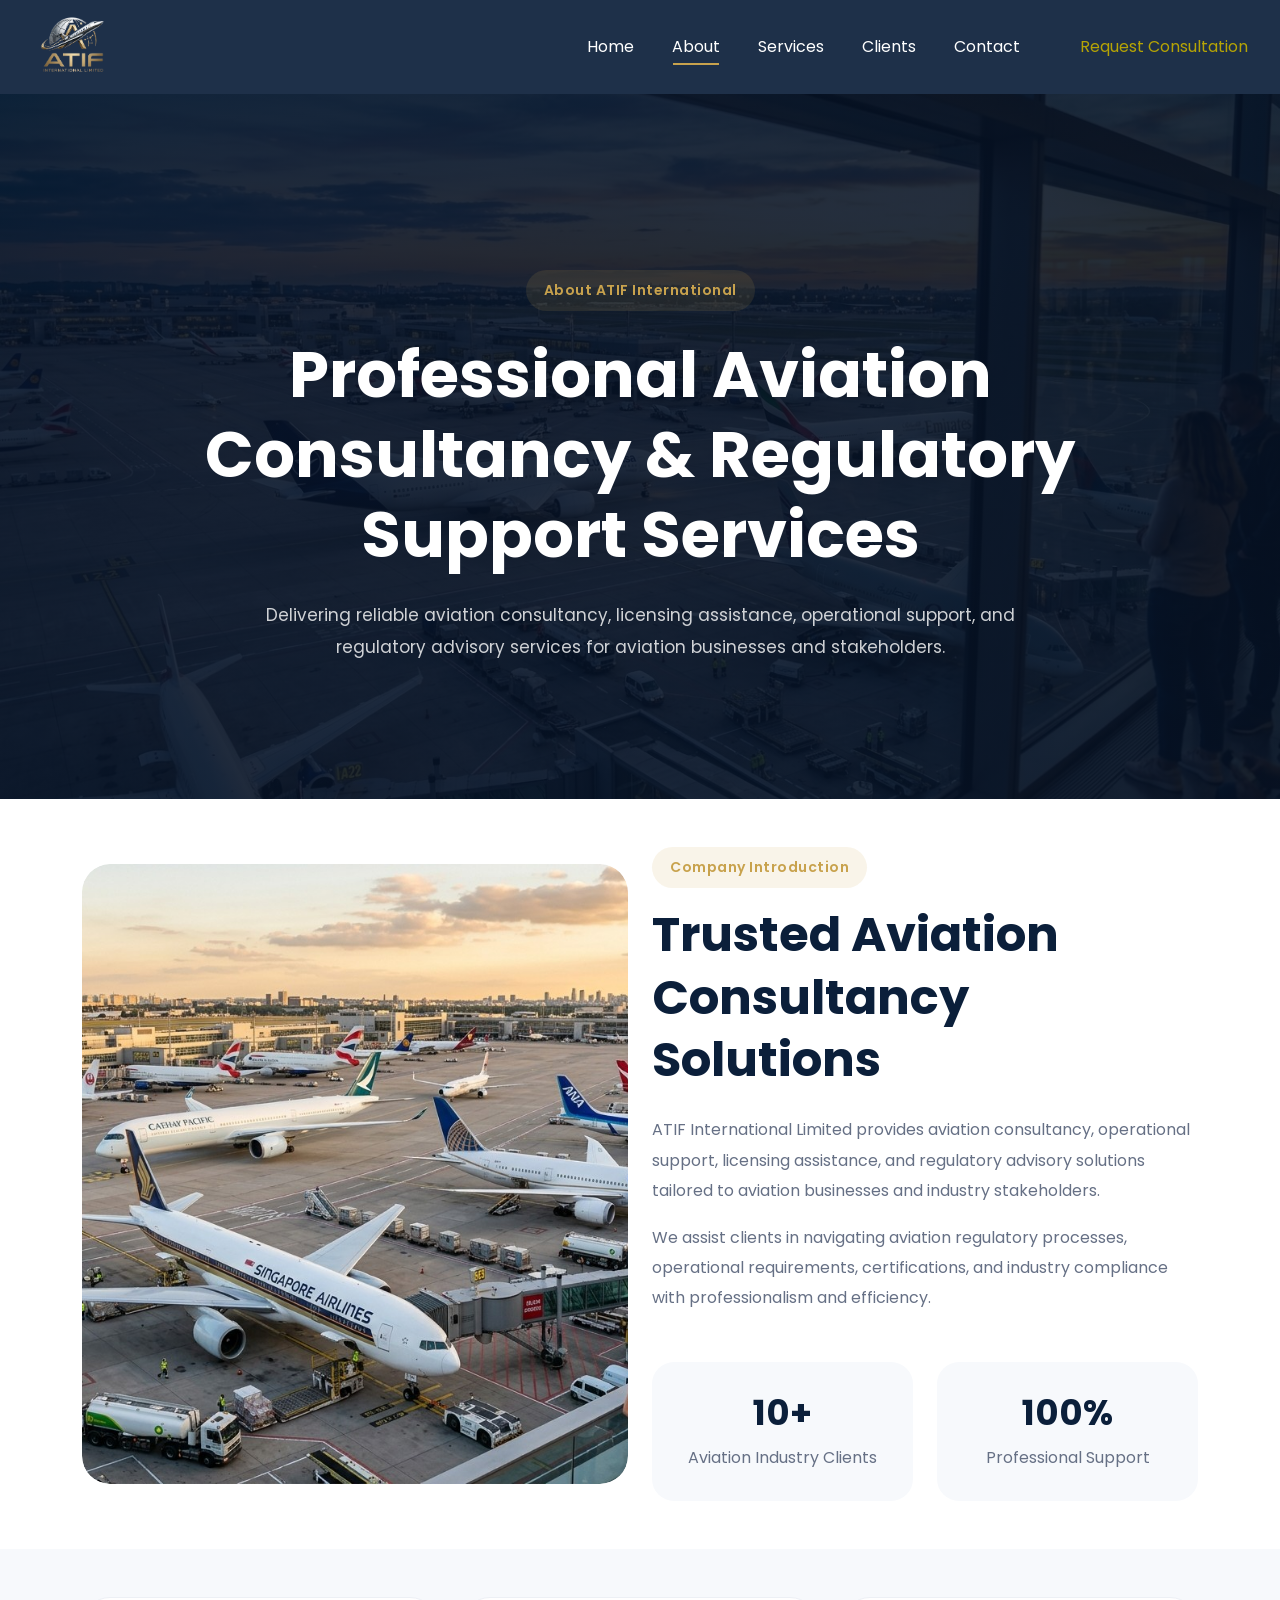
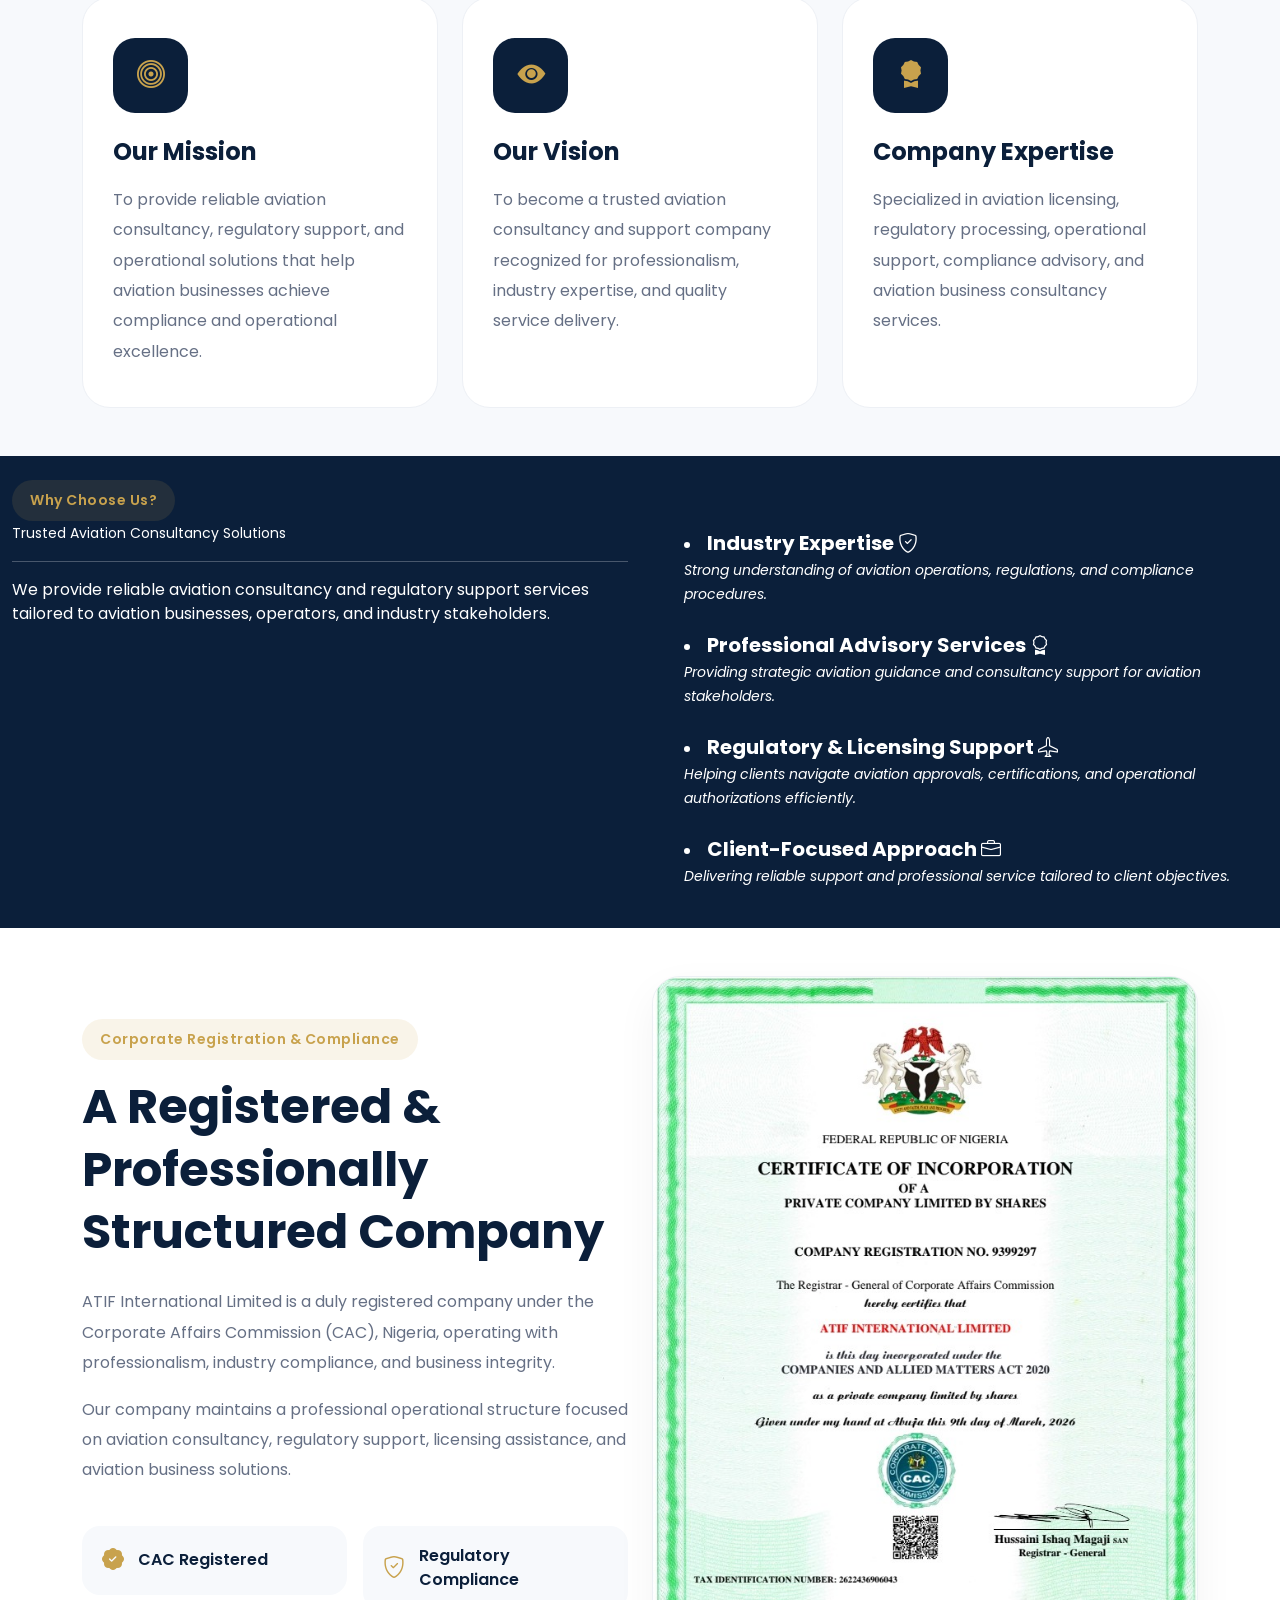
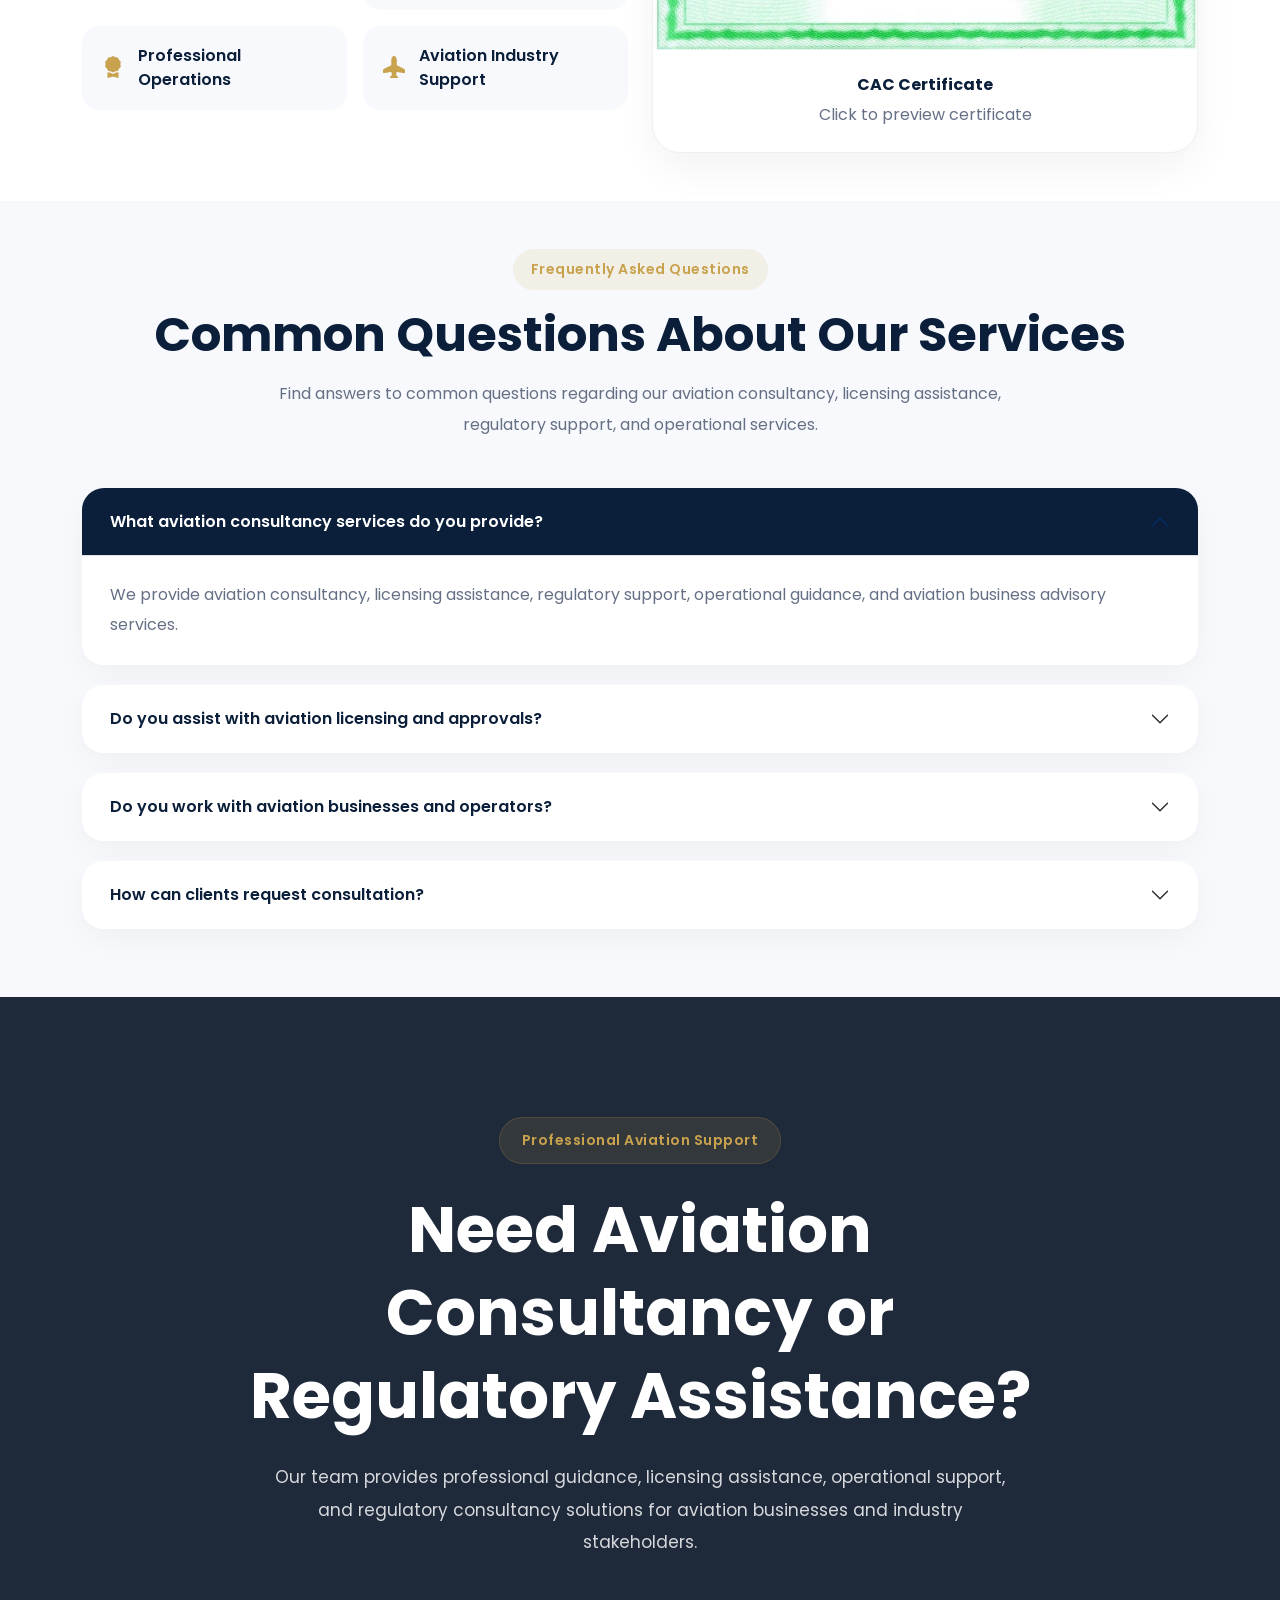
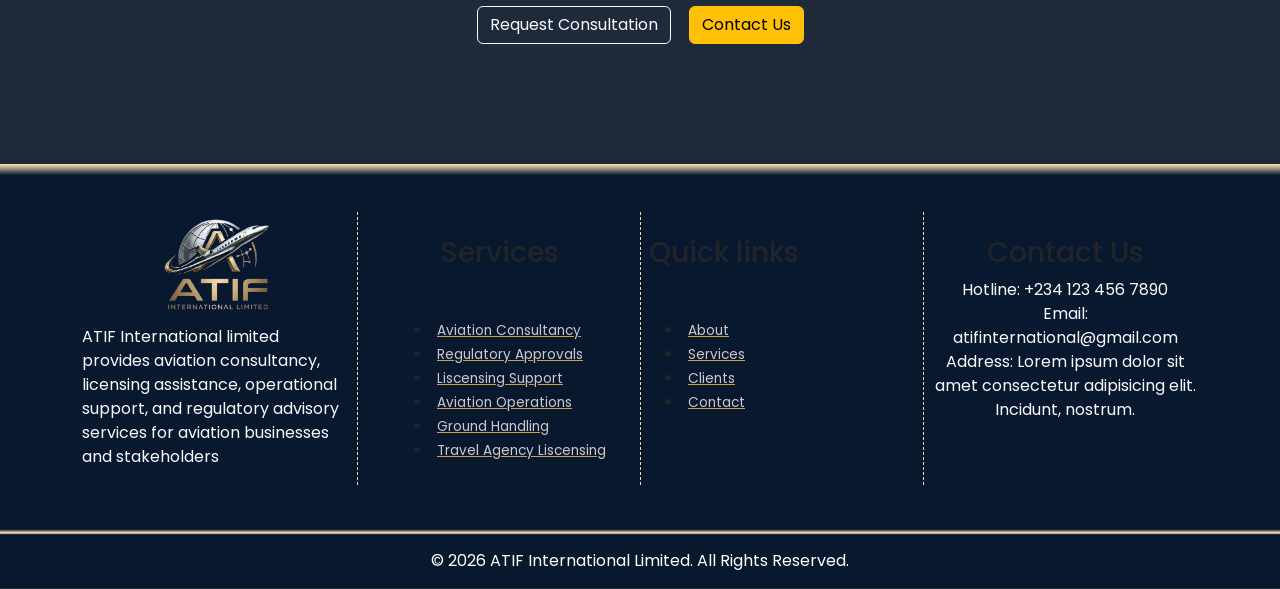
==== about.html @ 20316361 "Add files via upload" ====
<!DOCTYPE html>
<html lang="en">
<head>
    <meta charset="UTF-8">
    <meta name="viewport" content="width=device-width, initial-scale=1.0">
    <title>Document</title>
    <link rel="stylesheet" href="style.css">
    <link rel="stylesheet" href="bootstrap-5.3.3-dist/css/bootstrap.min.css">
    <link rel="stylesheet" href="https://cdn.jsdelivr.net/npm/bootstrap-icons@1.11.3/font/bootstrap-icons.min.css">
    <!-- Google Font -->
    <link href="https://fonts.googleapis.com/css2?family=Poppins:wght@300;400;500;600;700&display=swap" rel="stylesheet">
</head>
<body>
    <!-- NAVBAR -->
<nav class="navbar navbar-expand-lg custom-navbar sticky-top">
    <div class="container-fluid">
        <!-- LOGO -->

        <a href="index.html" class="navbar-brand"><img src="logo.png" alt="" style="width: 120px;"></a>

        <!-- TOGGLER -->
        <button class="navbar-toggler" type="button" data-bs-toggle="offcanvas" data-bs-target="#mobileMenu">
            <i class="bi bi-list"></i>
        </button>

        <!-- DESKTOP MENU -->
        <div class="collapse navbar-collapse justify-content-end d-none d-lg-flex">
            <ul class="navbar-nav align-items-lg-center">
                <li class="nav-item">
                    <a class="nav-link" href="index.html">Home</a>
                </li>
                <li class="nav-item">
                    <a class="nav-link active" href="about.html">About</a>
                </li>
                <li class="nav-item">
                    <a class="nav-link" href="services.html">Services</a>
                </li>
                <li class="nav-item">
                    <a class="nav-link" href="clients.html">Clients</a>
                </li>
                <li class="nav-item">
                    <a class="nav-link" href="contact.html">Contact</a>
                </li>
                <li class="nav-item ms-lg-3">
                    <a class="nav-link consult-btn" href="#">Request Consultation</a>
                </li>
            </ul>
        </div>
    </div>
</nav>

<!-- OFFCANVAS MOBILE MENU -->
<div class="offcanvas offcanvas-end" tabindex="-1" id="mobileMenu">
    <div class="offcanvas-header">
        <h5 class="offcanvas-title"> ATIF International</h5>
        <button type="button" class="btn-close text-danger h1" data-bs-dismiss="offcanvas">&times;</button>
    </div>

    <div class="offcanvas-body">
        <ul class="navbar-nav ms-3">
            <li class="nav-item">
                <a class="nav-link" href="index.html">Home</a>
            </li>
            <li class="nav-item">
                <a class="nav-link active" href="about.html">About</a>
            </li>
            <li class="nav-item">
                <a class="nav-link" href="services.html">Services</a>
            </li>
            <li class="nav-item">
                <a class="nav-link" href="clients.html">Clients</a>
            </li>
            <li class="nav-item">
                <a class="nav-link" href="contact.html">Contact</a>
            </li>
            <li class="nav-item text-center">
                <a class="nav-link consult-btn" href="#">Request Consultation</a>
            </li>
        </ul>

        <!-- MOBILE CONTACT -->
        <div class="mobile-contact">
            <h6>Contact Information</h6>
            <p>
                <i class="bi bi-envelope-fill"></i>
                info@atifinternational.com
            </p>
            <p>
                <i class="bi bi-telephone-fill"></i>
                +234 000 000 0000
            </p>
            <p>
                <i class="bi bi-geo-alt-fill"></i>
                Ikeja, Nigeria
            </p>
        </div>
    </div>
</div>

<section class="about-hero">
        <div class="about-overlay"></div>
    <div class="container-fluid position-relative">

        <div class="row justify-content-center text-center">

            <div class="col-lg-9">

                <span class="section-tag mt-3">
                    About ATIF International
                </span>

                <h1 class="about-hero-title mt-4">
                    Professional Aviation Consultancy
                    & Regulatory Support Services
                </h1>

                <p class="about-hero-text mt-4">
                    Delivering reliable aviation consultancy,
                    licensing assistance, operational support,
                    and regulatory advisory services for aviation
                    businesses and stakeholders.
                </p>

            </div>

        </div>

    </div>

</section>

<!-- =========================
    COMPANY INTRODUCTION
========================== -->

<section class="company-intro py-5">

    <div class="container">

        <div class="row align-items-center">

            <!-- IMAGE -->
            <div class="col-lg-6">
                <div class="intro-image">
                    <img src="airport-img 2.jpg" alt="Aviation Consultancy" class="img-fluid">
                </div>

            </div>

            <!-- CONTENT -->
            <div class="col-lg-6">

                <span class="section-tag">
                    Company Introduction
                </span>

                <h2 class="intro-title mt-3">
                    Trusted Aviation Consultancy
                    Solutions
                </h2>

                <p class="intro-text mt-4">
                    ATIF International Limited provides aviation
                    consultancy, operational support, licensing
                    assistance, and regulatory advisory solutions
                    tailored to aviation businesses and industry
                    stakeholders.
                </p>

                <p class="intro-text">
                    We assist clients in navigating aviation
                    regulatory processes, operational requirements,
                    certifications, and industry compliance with
                    professionalism and efficiency.
                </p>

                <!-- EXPERIENCE STATS -->

                <div class="row mt-4 g-4">

                    <div class="col-6">

                        <div class="stat-box">

                            <h3>10+</h3>

                            <p>
                                Aviation Industry
                                Clients
                            </p>

                        </div>

                    </div>

                    <div class="col-6">

                        <div class="stat-box">

                            <h3>100%</h3>

                            <p>
                                Professional
                                Support
                            </p>

                        </div>

                    </div>

                </div>

            </div>

        </div>

    </div>

</section>

<!-- =========================
    MISSION / VISION / EXPERTISE
========================== -->

<section class="mission-section py-5">

    <div class="container">

        <div class="row g-4">

            <!-- MISSION -->
            <div class="col-lg-4">

                <div class="mission-card">

                    <div class="mission-icon">
                        <i class="bi bi-bullseye"></i>
                    </div>

                    <h3>
                        Our Mission
                    </h3>

                    <p>
                        To provide reliable aviation consultancy,
                        regulatory support, and operational solutions
                        that help aviation businesses achieve compliance
                        and operational excellence.
                    </p>

                </div>

            </div>

            <!-- VISION -->
            <div class="col-lg-4">

                <div class="mission-card">

                    <div class="mission-icon">
                        <i class="bi bi-eye-fill"></i>
                    </div>

                    <h3>
                        Our Vision
                    </h3>

                    <p>
                        To become a trusted aviation consultancy and
                        support company recognized for professionalism,
                        industry expertise, and quality service delivery.
                    </p>

                </div>

            </div>

            <!-- EXPERTISE -->
            <div class="col-lg-4">

                <div class="mission-card">

                    <div class="mission-icon">
                        <i class="bi bi-award-fill"></i>
                    </div>

                    <h3>
                        Company Expertise
                    </h3>

                    <p>
                        Specialized in aviation licensing, regulatory
                        processing, operational support, compliance
                        advisory, and aviation business consultancy
                        services.
                    </p>

                </div>

            </div>

        </div>

    </div>

</section>

<section class="container-fluid why py-4">
    <div class="row">
        <div class="col-md-6">
            <div class="text-start">
                <span class="section-tag">Why Choose Us?</span> <br>
                <small>Trusted Aviation Consultancy Solutions</small> <hr>
                <p class="text-start">We provide reliable aviation consultancy and regulatory support services tailored to aviation businesses, operators, and industry stakeholders.</p>
            </div>
        </div>
        <div class="col-md-6">
            <ul class="mt-5">
                <li class="whyLi"><strong style="font-size: 20px;">Industry Expertise <i class="bi bi-shield-check"></i></strong> <br>
                    <i><small>Strong understanding of aviation operations, regulations, and compliance procedures.</small></i>
                </li> <br>
                <li class="whyLi"><strong style="font-size: 20px;">Professional Advisory Services <i class="bi bi-award"></i></strong> <br>
                    <i><small>Providing strategic aviation guidance and consultancy support for aviation stakeholders.</small></i>
                </li> <br>
                <li class="whyLi"><strong style="font-size: 20px;">Regulatory & Licensing Support <i class="bi bi-airplane"></i></strong> <br>
                    <i><small>Helping clients navigate aviation approvals, certifications, and operational authorizations efficiently.</small></i>
                </li> <br>
                <li class="whyLi"><strong style="font-size: 20px;">Client-Focused Approach <i class="bi bi-briefcase"></i></strong> <br>
                    <i><small>Delivering reliable support and professional service tailored to client objectives.</small></i>
                </li>
            </ul>
    </div>
</section>


<!-- =========================
    CERTIFICATIONS / CAC SECTION
========================== -->

<section class="cac-section py-5">

    <div class="container">

        <div class="row align-items-center">

            <!-- CONTENT -->
            <div class="col-lg-6">

                <span class="section-tag">
                    Corporate Registration & Compliance
                </span>

                <h2 class="cac-title mt-3">
                    A Registered & Professionally
                    Structured Company
                </h2>

                <p class="cac-text mt-4">
                    ATIF International Limited is a duly registered
                    company under the Corporate Affairs Commission
                    (CAC), Nigeria, operating with professionalism,
                    industry compliance, and business integrity.
                </p>

                <p class="cac-text">
                    Our company maintains a professional operational
                    structure focused on aviation consultancy,
                    regulatory support, licensing assistance,
                    and aviation business solutions.
                </p>

                <!-- FEATURE POINTS -->

                <div class="row mt-4 g-3">

                    <!-- ITEM -->
                    <div class="col-md-6">

                        <div class="compliance-box">

                            <i class="bi bi-patch-check-fill"></i>

                            <span>
                                CAC Registered
                            </span>

                        </div>

                    </div>

                    <!-- ITEM -->
                    <div class="col-md-6">

                        <div class="compliance-box">

                            <i class="bi bi-shield-check"></i>

                            <span>
                                Regulatory Compliance
                            </span>

                        </div>

                    </div>

                    <!-- ITEM -->
                    <div class="col-md-6">

                        <div class="compliance-box">

                            <i class="bi bi-award-fill"></i>

                            <span>
                                Professional Operations
                            </span>

                        </div>

                    </div>

                    <!-- ITEM -->
                    <div class="col-md-6">

                        <div class="compliance-box">

                            <i class="bi bi-airplane-fill"></i>

                            <span>
                                Aviation Industry Support
                            </span>

                        </div>

                    </div>

                </div>

            </div>

            <!-- CERTIFICATE IMAGE -->
            <div class="col-lg-6">

                <div class="certificate-card">

                    <!-- CLICKABLE IMAGE -->
                    <img src="CAC CERTIFICATE - ATIF INTL LTD.jpg" class="img-fluid" alt="CAC Certificate" id="certificateImage">

                    <!-- SMALL TEXT -->
                    <div class="certificate-info">

                        <h6>
                            CAC Certificate
                        </h6>

                        <p>
                            Click to preview certificate
                        </p>

                    </div>

                </div>

            </div>

        </div>

    </div>

</section>

<!-- =========================
    IMAGE MODAL
========================== -->

<div class="certificate-modal" id="certificateModal">

    <span class="close-modal" id="closeModal">
        &times;
    </span>

    <img src="CAC CERTIFICATE - ATIF INTL LTD.jpg" alt="CAC Certificate Preview" class="modal-image">

</div>

<!-- =========================
    FAQ SECTION
========================== -->

<section class="faq-section py-5">

    <div class="container">

        <!-- TITLE -->
        <div class="text-center mb-5">

            <span class="section-tag">
                Frequently Asked Questions
            </span>

            <h2 class="faq-title mt-3">
                Common Questions About
                Our Services
            </h2>

            <p class="faq-text mt-3">
                Find answers to common questions regarding our
                aviation consultancy, licensing assistance,
                regulatory support, and operational services.
            </p>

        </div>

        <!-- FAQ ACCORDION -->

        <div class="accordion custom-accordion"
            id="faqAccordion">

            <!-- FAQ 1 -->
            <div class="accordion-item">

                <h2 class="accordion-header">

                    <button class="accordion-button"
                        type="button"
                        data-bs-toggle="collapse"
                        data-bs-target="#faqOne">

                        What aviation consultancy services do you provide?

                    </button>

                </h2>

                <div id="faqOne"
                    class="accordion-collapse collapse show"
                    data-bs-parent="#faqAccordion">

                    <div class="accordion-body">

                        We provide aviation consultancy,
                        licensing assistance, regulatory
                        support, operational guidance,
                        and aviation business advisory services.

                    </div>

                </div>

            </div>

            <!-- FAQ 2 -->
            <div class="accordion-item">

                <h2 class="accordion-header">

                    <button class="accordion-button collapsed"
                        type="button"
                        data-bs-toggle="collapse"
                        data-bs-target="#faqTwo">

                        Do you assist with aviation licensing and approvals?

                    </button>

                </h2>

                <div id="faqTwo"
                    class="accordion-collapse collapse"
                    data-bs-parent="#faqAccordion">

                    <div class="accordion-body">

                        Yes, we assist clients with aviation
                        licensing processes, approvals,
                        certifications, and regulatory
                        authorizations.

                    </div>

                </div>

            </div>

            <!-- FAQ 3 -->
            <div class="accordion-item">

                <h2 class="accordion-header">

                    <button class="accordion-button collapsed"
                        type="button"
                        data-bs-toggle="collapse"
                        data-bs-target="#faqThree">

                        Do you work with aviation businesses and operators?

                    </button>

                </h2>

                <div id="faqThree"
                    class="accordion-collapse collapse"
                    data-bs-parent="#faqAccordion">

                    <div class="accordion-body">

                        Yes, we work with aviation companies,
                        airline operators, stakeholders,
                        and businesses within the aviation industry.

                    </div>

                </div>

            </div>

            <!-- FAQ 4 -->
            <div class="accordion-item">

                <h2 class="accordion-header">

                    <button class="accordion-button collapsed"
                        type="button"
                        data-bs-toggle="collapse"
                        data-bs-target="#faqFour">

                        How can clients request consultation?

                    </button>

                </h2>

                <div id="faqFour"
                    class="accordion-collapse collapse"
                    data-bs-parent="#faqAccordion">

                    <div class="accordion-body">

                        Clients can contact our team through
                        the contact page, phone number,
                        or official email for consultation
                        and professional support.

                    </div>

                </div>

            </div>

        </div>

    </div>

</section>
<section class="cta-section">

    <div class="cta-overlay"></div>

    <div class="container position-relative">
        <div class="row justify-content-center">
            <div class="col-lg-9">
                <div class="cta-content text-center">

                    <!-- SMALL TAG -->
                    <span class="cta-tag">
                        Professional Aviation Support
                    </span>

                    <!-- MAIN HEADING -->
                    <h2 class="cta-title mt-4">
                        Need Aviation Consultancy or
                        Regulatory Assistance?
                    </h2>

                    <!-- TEXT -->
                    <p class="cta-text mt-4">
                        Our team provides professional guidance,
                        licensing assistance, operational support,
                        and regulatory consultancy solutions for
                        aviation businesses and industry stakeholders.
                    </p>

                    <!-- BUTTONS -->
                    <div class="cta-buttons mt-5">
                        <a href="#" class="btn btn-outline-light cta-btn-light">
                            Request Consultation
                        </a>
                        <a href="#" class="btn btn-warning cta-btn-outline">
                            Contact Us
                        </a>
                    </div>
                </div>
            </div>
        </div>
    </div>
</section>

<footer class="py-5">
    <div class="container">
        <div class="row g-3">
            <div class="col-md-3">
                <div class="text-center">
                    <img src="logo.png" class="img-fluid" alt="" style="width: 200px;">
                </div>
                <p class="text-light">ATIF International limited provides aviation consultancy, licensing assistance, operational support, and regulatory advisory services for aviation businesses and stakeholders</p>
            </div>
            <div class="col-md-3 col-sm-6 col-6 divider">
                <div class="text-md-center">
                    <h3 class="mt-md-4">Services</h3>
                    <div class="mt-md-5 text-start ms-lg-5">
                        <li class="nav-item">
                            <a class="footer-link" href="#">Aviation Consultancy</a>
                        </li>
                        <li class="nav-item">
                            <a class="footer-link" href="#">Regulatory Approvals</a>
                        </li>
                        <li class="nav-item">
                            <a class="footer-link" href="#">Liscensing Support</a>
                        </li>
                        <li class="nav-item">
                            <a class="footer-link" href="#">Aviation Operations</a>
                        </li>
                        <li class="nav-item">
                            <a class="footer-link" href="#">Ground Handling</a>
                        </li>
                        <li class="nav-item">
                            <a class="footer-link" href="#">Travel Agency Liscensing</a>
                        </li>
                    </div>
                </div>
            </div>
            <div class="col-md-3 col-sm-6 col-6 divider">
                <div class="text-lg-start text-center">
                    <h3 class="mt-md-4">Quick links</h3>
                    <div class="mt-md-5 text-start ms-lg-3 ms-5">
                        <li class="nav-item">
                            <a class="footer-link" href="about.html">About</a>
                        </li>
                        <li class="nav-item">
                            <a class="footer-link" href="services.html">Services</a>
                        </li>
                        <li class="nav-item">
                            <a class="footer-link" href="clients.html">Clients</a>
                        </li>
                        <li class="nav-item">
                            <a class="footer-link" href="contact.html">Contact</a>
                        </li>
                    </div>
                </div>
            </div>
            <div class="col-md-3 divider">
                <div class="text-center">
                    <h3 class="mt-md-4">Contact Us</h3>
                    <ul class="list-unstyled">
                        <li class="text-light">Hotline: +234 123 456 7890</li>
                        <li class="text-light">Email: atifinternational@gmail.com</li>
                        <li class="text-light">Address: Lorem ipsum dolor sit amet consectetur adipisicing elit. Incidunt, nostrum.</li>
                    </ul>
                </div>
            </div>
        </div>
    </div>
</footer>
<footer class="bottom-bar py-3 text-center text-white">
    &copy; 2026 ATIF International Limited. All Rights Reserved.
</footer>


    <script src="atif.js"></script>
    <script src="bootstrap-5.3.3-dist/js/bootstrap.bundle.min.js"></script>
</body>
</html>
---- style.css ----
.custom-navbar {
    background-color: rgb(7, 20, 42);
    padding: 18px 0;
    transition: .4s ease;
    z-index: 999;
    background: rgba(11, 31, 58, 0.92);
    backdrop-filter: blur(10px);
}
a{
    text-decoration: none;
}


*{
        margin:0;
        padding:0;
        box-sizing:border-box;
        font-family:'Poppins', sans-serif;
    }

    body{
        background:#f8f9fa;
    }

    /* =========================
        NAVBAR
    ========================== */

    /* .custom-navbar{
        padding: 18px 0;
        transition: .4s ease;
        z-index: 999;
        background: rgba(11, 31, 58, 0.92);
        backdrop-filter: blur(10px);
    } */

    .custom-navbar.scrolled{
        padding: 12px 0;
        background: #0B1F3A;
        box-shadow: 0 4px 20px rgba(0,0,0,0.08);
    }

    .navbar-brand{
        display:flex;
        align-items:center;
        gap:12px;
        color:#fff !important;
    }

    .navbar-nav{
        gap:10px;
    }

    .nav-link{
        color:#fff !important;
        font-weight:500;
        position:relative;
        padding:10px 14px !important;
        transition:.3s ease;
    }

    .nav-link::after{
        content:'';
        position:absolute;
        left: 15px;
        bottom:4px;
        width:0%;
        height:2px;
        background:#C8A24D;
        transition:.3s ease;
    }

    .nav-link:hover::after,
    .nav-link.active::after{
        width:60%;
    }

    .consult-btn{
        background:#C8A24D;
        color:#b6a405 !important;
        padding:11px 20px !important;
        border-radius:50px;
        font-weight:600;
        transition:.3s ease;
    }

    .consult-btn:hover{
        background:#fff;
        transform:translateY(-2px);
    }
    @media(max-width: 576px) {
        .consult-btn { padding-left: 12px; }
    }
    /* =========================
        TOGGLER
    ========================== */

    .navbar-toggler{
        border:none;
        box-shadow:none !important;
    }

    .navbar-toggler i{
        color:#fff;
        font-size:32px;
    }

    /* =========================
        OFFCANVAS
    ========================== */

    .offcanvas{
        width: 330px !important;
    }

    .offcanvas-header{
        border-bottom:1px solid rgba(255,255,255,0.08);
        padding:20px;
    }

    .offcanvas-title{
        font-weight:600;
    }

    .btn-close{
        filter:invert(1);
    }

    .offcanvas-body{
        padding:25px;
        background:#08182f;
    }

    .offcanvas .nav-link{
        font-size:18px;
        padding:14px 0px !important;
        border-bottom:1px solid rgba(255,255,255,0.05);
        color: rgba(11, 31, 58, 0.92);
    }

    .mobile-contact{
        margin-top:35px;
    }

    .mobile-contact h6{
        color:#C8A24D;
        margin-bottom:15px;
    }

    .mobile-contact p{
        margin-bottom:10px;
        font-size:14px;
        opacity:.85;
    }

    .mobile-contact i{
        margin-right:10px;
        color:#C8A24D;
    }

    /* =========================
        DEMO HERO
    ========================== */

    .hero{
        height:100vh;
        background:
        linear-gradient(rgba(0,0,0, 0.5)),
        url('hero-bg.jpg');
        background-size:cover;
        background-position:center;
        display:flex;
        align-items:center;
        justify-content:center;
        text-align:center;
        color:#fff;
        padding-left: 5px;
        padding-right: 5px;
    }
    @media(max-width: 572px) {
        .hero {height: 85vh;}
    }

    .hero h2{
        font-size:clamp(2.3rem, 5vw, 5rem);
        margin-bottom:20px;
    }

    .hero p{
        max-width:750px;
        margin:auto;
        font-size:15px;
        opacity:.9;
    }


    .about-section{
        background:#fff;
        position:relative;
    }

    .section-tag{
        display:inline-block;
        background:rgba(200,162,77,0.12);
        color:#C8A24D;
        padding:10px 18px;
        border-radius:50px;
        font-size:14px;
        font-weight:600;
        letter-spacing:.5px;
    }

    .about-title{
        font-size:clamp(2rem, 4vw, 3rem);
        line-height:1.3;
        font-weight:700;
        color:#0B1F3A;
    }

    .about-text{
        color:#5f6b7a;
        font-size:16px;
        line-height:1.9;
    }

    /* =========================
        FEATURE BOX
    ========================== */

    .feature-box{
        display:flex;
        gap:15px;
        background:#fff;
        border:1px solid #edf0f5;
        border-radius:18px;
        padding:20px;
        height:100%;
        transition:.35s ease;
    }

    .feature-box:hover{
        transform:translateY(-5px);
        box-shadow:0 10px 30px rgba(0,0,0,0.06);
    }

    .feature-icon{
        width:55px;
        height:55px;
        min-width:55px;
        border-radius:15px;
        background:#0B1F3A;
        display:flex;
        align-items:center;
        justify-content:center;
        color:#C8A24D;
        font-size:22px;
    }

    .feature-box h6{
        margin-bottom:8px;
        font-weight:600;
        color:#0B1F3A;
    }

    .feature-box p{
        margin:0;
        color:#6d7785;
        font-size:14px;
        line-height:1.7;
    }

    /* =========================
        IMAGE
    ========================== */

    .about-image{
        position:relative;
        overflow:hidden;
        border-radius:30px 0px 30px 0px;
    }

    .about-image img{
        width:100%;
        height:650px;
        object-fit:cover;
        border-radius:30px 0px 30px 0px;
    }

    /* =========================
        RESPONSIVE
    ========================== */

    @media(max-width:991px){
        .about-image img{
            height:450px;
        }

    }

    @media(max-width:576px){

        .feature-box{
            padding:18px;
        }

        .about-image img{
            height:350px;
        }

    }


    /* SERVICES SECTION (homepage) */

.cards-wrapper {
      max-width: 1320px;
      margin: 0 auto;
    }

    .section-title {
      text-align: center;
      margin-bottom: 3rem;
    }

    .section-title h2 {
      font-weight: 700;
      color: #0b2b4a;
      letter-spacing: -0.02em;
      font-size: 2rem;
    }

    .section-title p {
      color: #5a6e7e;
      font-weight: 400;
      font-size: 1.05rem;
    }

    /* ---- CARD STYLES ---- */
    .aviation-card {
      background: #ffffff;
      border: none;
      border-radius: 18px;
      height: 100%;
      transition: transform 0.25s ease, box-shadow 0.3s ease;
      box-shadow: 0 8px 24px rgba(11, 43, 74, 0.06);
      overflow: hidden;
      position: relative;
    }

    .aviation-card:hover {
      transform: translateY(-6px);
      box-shadow: 0 18px 40px rgba(11, 43, 74, 0.12);
    }

    /* --- accent stripe at top --- */
    .aviation-card::before {
      content: '';
      position: absolute;
      top: 0;
      left: 0;
      right: 0;
      height: 5px;
      background: linear-gradient(90deg, #0b2b4a, #2d6a9f, #52b2e0);
    }

    .card-body {
      padding: 2.2rem 1.6rem 2rem;
      display: flex;
      flex-direction: column;
      align-items: center;
      text-align: center;
    }

    /* --- ICON CIRCLE --- */
    .icon-circle {
      width: 72px;
      height: 72px;
      border-radius: 50%;
      background: linear-gradient(135deg, #eef4fa, #dce8f5);
      display: flex;
      align-items: center;
      justify-content: center;
      margin-bottom: 1.25rem;
      flex-shrink: 0;
      transition: background 0.25s ease, transform 0.25s ease;
    }

    .aviation-card:hover .icon-circle {
      background: linear-gradient(135deg, #0b2b4a, #1d5080);
      transform: scale(1.04);
    }

    .icon-circle i {
      font-size: 1.9rem;
      color: #0b2b4a;
      transition: color 0.25s ease;
    }

    .aviation-card:hover .icon-circle i {
      color: #ffffff;
    }

    /* --- TYPOGRAPHY --- */
    .card-title {
      font-weight: 700;
      font-size: 1.15rem;
      color: #0b2b4a;
      margin-bottom: 0.7rem;
      letter-spacing: -0.01em;
    }

    .card-text {
      font-size: 0.9rem;
      color: #4d6274;
      line-height: 1.6;
      margin-bottom: 1.3rem;
      flex-grow: 1;
    }

    /* --- CTA LINK --- */
    .card-link {
      font-weight: 600;
      font-size: 0.85rem;
      text-transform: uppercase;
      letter-spacing: 0.04em;
      color: #1d5080;
      text-decoration: none;
      display: inline-flex;
      align-items: center;
      gap: 0.4rem;
      transition: color 0.2s ease;
      margin-top: auto;
    }

    .card-link i {
      font-size: 0.9rem;
      transition: transform 0.2s ease;
    }

    .card-link:hover {
      color: #0b2b4a;
    }

    .card-link:hover i {
      transform: translateX(3px);
    }

    /* responsive tweaks */
    @media (max-width: 576px) {
      .card-body { padding: 1.8rem 1.2rem; }
      .icon-circle { width: 64px; height: 64px; }
      .icon-circle i { font-size: 1.6rem; }
    }

    .why {
        background: #0B1F3A;
        color: white;
    }

    /* =========================
        CLIENTS SECTION
    ========================== */

    .clients-section{
        background:#f7f9fc;
        overflow:hidden;
        position:relative;
    }

    .clients-title{
        font-size:clamp(2rem, 4vw, 3rem);
        font-weight:700;
        color:#0B1F3A;
    }

    .clients-text{
        max-width:750px;
        margin:auto;
        color:#6b7280;
        line-height:1.9;
    }

    /* =========================
        SLIDER
    ========================== */

    .client-slider{
        position:relative;
        width:100%;
        overflow:hidden;
        margin-top:20px;
    }

    .client-track{
        display:flex;
        align-items:center;
        gap:25px;
        width:max-content;
        animation:scrollLogos 30s linear infinite;
    }

    .client-slider:hover .client-track{
        animation-play-state:paused;
    }

    @keyframes scrollLogos{

        0%{
            transform:translateX(0);
        }

        100%{
            transform:translateX(-50%);
        }

    }

    /* =========================
        LOGO CARD
    ========================== */

    .client-item{
        width:250px;
        min-width:250px;
        background:#fff;
        border-radius:22px;
        padding:30px 20px;
        text-align:center;
        border:1px solid #edf0f5;
        transition:.35s ease;
    }

    .client-item:hover{
        transform:translateY(-6px);
        box-shadow:0 15px 35px rgba(0,0,0,0.07);
    }

    .client-item h6{
        margin:0;
        font-size:15px;
        line-height:1.6;
        font-weight:600;
        color:#0B1F3A;
    }


    /* =========================
        CTA SECTION
    ========================== */

    .cta-section{
        position:relative;
        padding:120px 0;
        overflow:hidden;

        background:
        url('https://images.unsplash.com/photo-1436491865332-7a61a109cc05?q=80&w=1600&auto=format&fit=crop');

        background-size:cover;
        background-position:center;
        background-attachment:fixed;
    }

    /* DARK OVERLAY */
    .cta-overlay{
        position:absolute;
        inset:0;
        background:
        linear-gradient(
            rgba(6, 18, 37, 0.90),
            rgba(6, 18, 37, 0.90)
        );
    }

    /* CONTENT */
    .cta-content{
        position:relative;
        z-index:2;
        color:#fff;
    }

    /* TAG */
    .cta-tag{
        display:inline-block;
        background:rgba(200,162,77,0.12);
        color:#C8A24D;
        border:1px solid rgba(200,162,77,0.2);
        padding:12px 22px;
        border-radius:50px;
        font-size:14px;
        font-weight:600;
        letter-spacing:.5px;
    }

    /* TITLE */
    .cta-title{
        font-size:clamp(2.2rem, 5vw, 4rem);
        font-weight:700;
        line-height:1.3;
    }

    /* TEXT */
    .cta-text{
        max-width:760px;
        margin-inline:auto;
        font-size:17px;
        line-height:1.9;
        color:rgba(255,255,255,0.82);
    }

    /* BUTTONS */
    .cta-buttons{
        display:flex;
        justify-content:center;
        align-items:center;
        gap:18px;
        flex-wrap:wrap;
    }

    .cta-btn-light{
        color:#fff;
        padding:16px 34px;
        border-radius:60px;
        font-weight:600;
        transition:.35s ease;
        border:none;
    }

    .cta-btn-light:hover{
        background:#fff;
        color:#0B1F3A;
        transform:translateY(-4px);
    }

    .cta-btn-outline{
        border:1.5px solid rgba(255,255,255,0.25);
        color:#fff;
        padding:16px 34px;
        border-radius:60px;
        font-weight:600;
        transition:.35s ease;
        backdrop-filter:blur(10px);
    }

    .cta-btn-outline:hover{
        background:#fff;
        color:#0B1F3A;
        transform:translateY(-4px);
    }

    /* =========================
        RESPONSIVE
    ========================== */

    @media(max-width:768px){

        .cta-section{
            padding:90px 0;
            background-attachment:scroll;
        }

        .cta-title{
            line-height:1.4;
        }

        .cta-text{
            font-size:15px;
        }

        .cta-btn-light,
        .cta-btn-outline{
            width:100%;
            max-width:300px;
        }

    }

    footer {
        background-image: linear-gradient(to top, #f1dcad 2%, #08182f 96%, #f1dcad);
        background: linear-gradient(
            to bottom, #f1dcad 0%, #f1dcad 0.2%, #08182f 3%, #08182f 99%, #f1dcad 99.9%, #f1dcad 100%
        );
    }
    .footer-link {
        font-size: .85em;
        color: rgb(207, 200, 200);
        text-decoration-color: #C8A24D;
    }
    .footer-link:hover { color: #C8A24D; text-decoration-color: white; transition: 0.1s;}
    .divider {
        border-left: 0.1px dashed #f1dcad;
    }
    @media (max-width: 767px) {
        .divider {border: none;}
    }
    li {
        list-style-position: inside;
    }


    /* ===================
    ABOUT SECTION
    =================== */
    .about-hero{
        position:relative;
        padding:160px 0 120px;
        background: url(airport-img.jpg);
        background-size: cover;
        background-position: center;
        overflow: hidden;
    }

    .about-overlay{
        position:absolute;
        inset:0;
        background:linear-gradient(rgba(6,18,37,.88),rgba(6,18,37,.88));
    }

    .hero-tag{
        display:inline-block;
        padding:12px 22px;
        border-radius:50px;
        background:rgba(200,162,77,.12);
        border:1px solid rgba(200,162,77,.2);
        color:#C8A24D;
        font-size:14px;
        font-weight:600;
    }

    .about-hero-title{
        font-size:clamp(2.5rem, 5vw, 5rem);
        font-weight:700;
        line-height:1.25;
        color:#fff;
    }

    .about-hero-text{
        max-width:760px;
        margin-inline:auto;
        color:rgba(255,255,255,.8);
        line-height:1.9;
        font-size:17px;
    }

    /* =========================
        COMPANY INTRO
    ========================== */

    .company-intro{
        background:#fff;
    }

    .intro-image{
        overflow:hidden;
        border-radius:28px;
    }

    .intro-image img{
        width:100%;
        height:620px;
        object-fit:cover;
        border-radius:28px;
    }

    .intro-title{
        font-size:clamp(2rem, 4vw, 3rem);
        font-weight:700;
        line-height:1.3;
        color:#0B1F3A;
    }

    .intro-text{
        color:#667085;
        line-height:1.9;
        font-size:16px;
    }

    /* =========================
        STATS
    ========================== */

    .stat-box{
        background:#f7f9fc;
        padding:30px 25px;
        border-radius:22px;
        text-align:center;
        height:100%;
    }

    .stat-box h3{
        font-size:2.2rem;
        font-weight:700;
        color:#0B1F3A;
        margin-bottom:10px;
    }

    .stat-box p{
        margin:0;
        color:#667085;
        line-height:1.7;
    }

    /* =========================
        MISSION SECTION
    ========================== */

    .mission-section{
        background:#f7f9fc;
    }

    .mission-card{
        background:#fff;
        border-radius:28px;
        padding:40px 30px;
        height:100%;
        transition:.35s ease;
        border:1px solid #edf0f5;
    }

    .mission-card:hover{
        transform:translateY(-6px);

        box-shadow:0 18px 40px rgba(0,0,0,.06);
    }

    .mission-icon{
        width:75px;
        height:75px;
        border-radius:22px;

        background:#0B1F3A;

        color:#C8A24D;

        display:flex;
        align-items:center;
        justify-content:center;

        font-size:28px;

        margin-bottom:25px;
    }

    .mission-card h3{
        font-size:1.5rem;
        font-weight:700;
        color:#0B1F3A;
        margin-bottom:18px;
    }

    .mission-card p{
        color:#667085;
        line-height:1.9;
        margin:0;
    }

    /* =========================
        RESPONSIVE
    ========================== */

    @media(max-width:991px){

        .about-hero{
            padding:140px 0 100px;
        }

        .intro-image img{
            height:450px;
        }

    }

    @media(max-width:768px){

        .about-hero-text{
            font-size:15px;
        }

        .intro-image img{
            height:350px;
        }

        .mission-card{
            padding:35px 25px;
        }

    }

    
    /* =========================
        CAC SECTION
    ========================== */

    .cac-section{
        background:#fff;
    }

    .cac-title{
        font-size:clamp(2rem, 4vw, 3rem);
        font-weight:700;
        line-height:1.3;
        color:#0B1F3A;
    }

    .cac-text{
        color:#667085;
        line-height:1.9;
        font-size:16px;
    }

    /* =========================
        COMPLIANCE BOX
    ========================== */

    .compliance-box{
        display:flex;
        align-items:center;
        gap:14px;

        background:#f7f9fc;

        padding:18px 20px;

        border-radius:18px;

        transition:.35s ease;
    }

    .compliance-box:hover{
        transform:translateY(-4px);
    }

    .compliance-box i{
        font-size:22px;
        color:#C8A24D;
    }

    .compliance-box span{
        color:#0B1F3A;
        font-weight:600;
    }

    /* =========================
        CERTIFICATE CARD
    ========================== */

    .certificate-card{
        background:#fff;

        border-radius:28px;

        overflow:hidden;

        border:1px solid #edf0f5;

        box-shadow:0 15px 40px rgba(0,0,0,.05);
    }

    .certificate-card img{
        width:100%;
        height:auto;
        display:block;
        cursor:pointer;
        transition:.35s ease;
    }

    .certificate-card img:hover{
        transform:scale(1.02);
    }

    .certificate-info{
        padding:25px;
        text-align:center;
    }

    .certificate-info h6{
        margin-bottom:8px;
        color:#0B1F3A;
        font-weight:700;
    }

    .certificate-info p{
        margin:0;
        color:#667085;
    }

    /* =========================
        IMAGE MODAL
    ========================== */

    .certificate-modal{
        position:fixed;
        inset:0;

        background:rgba(0,0,0,.88);

        display:none;

        align-items:center;
        justify-content:center;

        z-index:99999;

        padding:20px;
    }

    .certificate-modal.show{
        display:flex;
    }

    .modal-image{
        max-width:90%;
        max-height:90vh;
        border-radius:12px;
    }

    .close-modal{
        position:absolute;
        top:30px;
        right:40px;

        color:#fff;

        font-size:45px;

        cursor:pointer;
    }

    /* =========================
        FAQ SECTION
    ========================== */

    .faq-section{
        background:#f7f9fc;
    }

    .faq-title{
        font-size:clamp(2rem, 4vw, 3rem);
        font-weight:700;
        color:#0B1F3A;
    }

    .faq-text{
        max-width:760px;
        margin:auto;

        color:#667085;
        line-height:1.9;
    }

    /* =========================
        ACCORDION
    ========================== */

    .custom-accordion .accordion-item{
        border:none;
        border-radius:22px !important;

        overflow:hidden;

        margin-bottom:20px;

        box-shadow:0 10px 30px rgba(0,0,0,.04);
    }

    .custom-accordion .accordion-button{
        background:#fff;

        padding:24px 28px;

        font-weight:600;

        color:#0B1F3A;

        box-shadow:none;
    }

    .custom-accordion .accordion-button:not(.collapsed){
        background:#0B1F3A;
        color:#fff;
    }

    .custom-accordion .accordion-body{
        padding:24px 28px;

        color:#667085;

        line-height:1.9;

        background:#fff;
    }

    /* =========================
        RESPONSIVE
    ========================== */

    @media(max-width:768px){

        .certificate-info{
            padding:20px;
        }

        .close-modal{
            right:20px;
            top:20px;
        }

        .custom-accordion .accordion-button{
            padding:20px;
            font-size:15px;
        }

        .custom-accordion .accordion-body{
            padding:20px;
            font-size:15px;
        }

    }

     /* =========================
        WHY WORK WITH US
    ========================== */

    .why-work-section{
        background:#f7f9fc;
    }

    .why-title{
        font-size:clamp(2rem, 4vw, 3rem);
        font-weight:700;
        color:#0B1F3A;
    }

    .why-text{
        max-width:760px;
        margin:auto;

        color:#667085;
        line-height:1.9;
    }

    /* =========================
        WHY CARD
    ========================== */

    .why-card{
        background:#fff;

        border-radius:28px;

        padding:40px 30px;

        text-align:center;

        height:100%;

        border:1px solid #edf0f5;

        transition:.35s ease;
    }

    .why-card:hover{
        transform:translateY(-8px);

        box-shadow:0 18px 40px rgba(0,0,0,.06);
    }

    .why-icon{
        width:80px;
        height:80px;

        margin:auto auto 25px;

        border-radius:24px;

        background:#0B1F3A;

        color:#C8A24D;

        display:flex;
        align-items:center;
        justify-content:center;

        font-size:30px;
    }

    .why-card h4{
        font-size:1.3rem;
        font-weight:700;

        color:#0B1F3A;

        margin-bottom:18px;
    }

    .why-card p{
        color:#667085;
        line-height:1.9;
        margin:0;
    }

    /* =========================
        PROCESS SECTION
    ========================== */

    .process-section{
        background:#fff;
    }

    .process-title{
        font-size:clamp(2rem, 4vw, 3rem);
        font-weight:700;
        color:#0B1F3A;
    }

    .process-text{
        max-width:760px;
        margin:auto;

        color:#667085;
        line-height:1.9;
    }

    /* =========================
        PROCESS WRAPPER
    ========================== */

    .process-wrapper{
        position:relative;

        max-width:950px;

        margin:auto;
    }

    .process-wrapper::before{
        content:'';

        position:absolute;

        left:35px;
        top:0;

        width:2px;
        height:100%;

        background:#dbe2ea;
    }

    /* =========================
        PROCESS ITEM
    ========================== */

    .process-item{
        position:relative;

        display:flex;

        gap:30px;

        margin-bottom:50px;
    }

    .process-item:last-child{
        margin-bottom:0;
    }

    .process-number{
        width:72px;
        height:72px;

        min-width:72px;

        border-radius:50%;

        background:#0B1F3A;

        color:#C8A24D;

        font-size:22px;
        font-weight:700;

        display:flex;
        align-items:center;
        justify-content:center;

        position:relative;
        z-index:2;
    }

    .process-content{
        background:#f7f9fc;

        padding:30px;

        border-radius:24px;

        flex:1;
    }

    .process-content h4{
        color:#0B1F3A;

        font-weight:700;

        margin-bottom:15px;
    }

    .process-content p{
        color:#667085;

        line-height:1.9;

        margin:0;
    }

    /* =========================
        RESPONSIVE
    ========================== */

    @media(max-width:768px){

        .why-card{
            padding:35px 25px;
        }

        .process-wrapper::before{
            left:30px;
        }

        .process-item{
            gap:20px;
        }

        .process-number{
            width:60px;
            height:60px;

            min-width:60px;

            font-size:18px;
        }

        .process-content{
            padding:25px 20px;
        }

    }
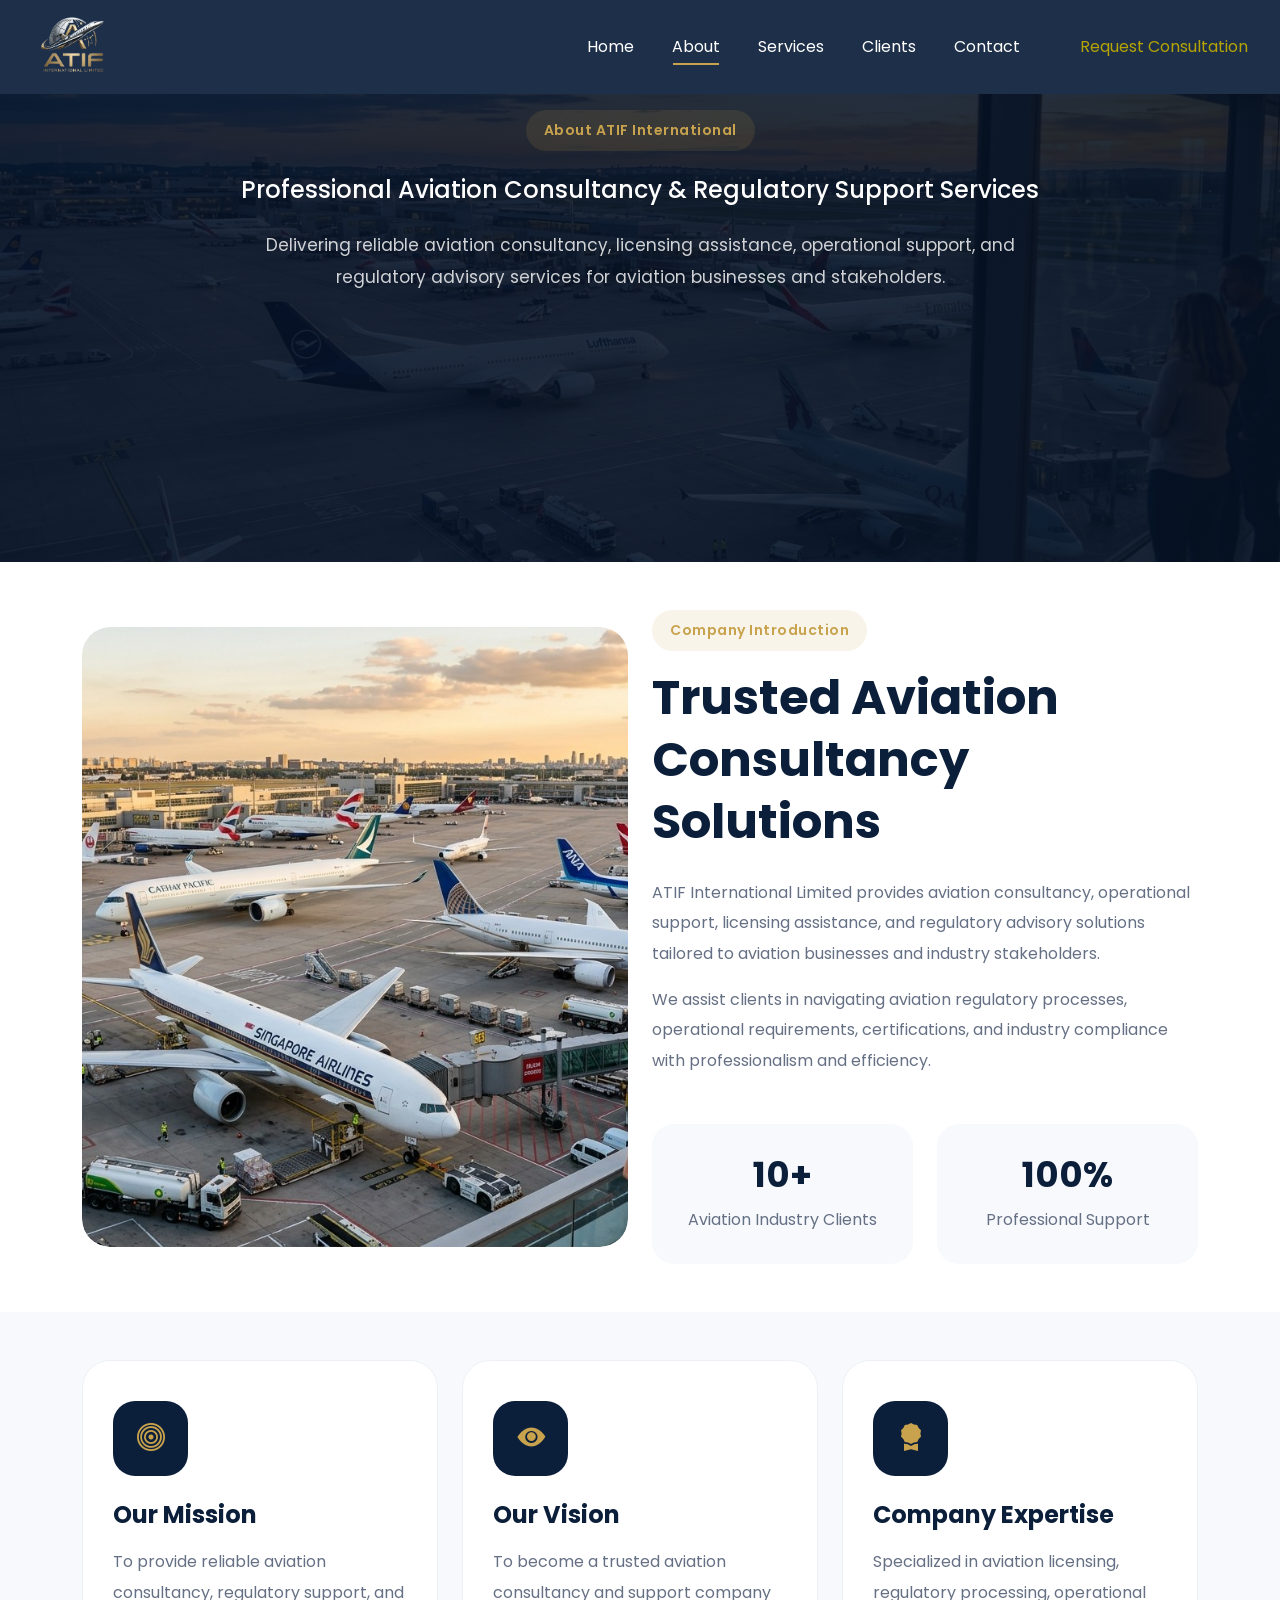
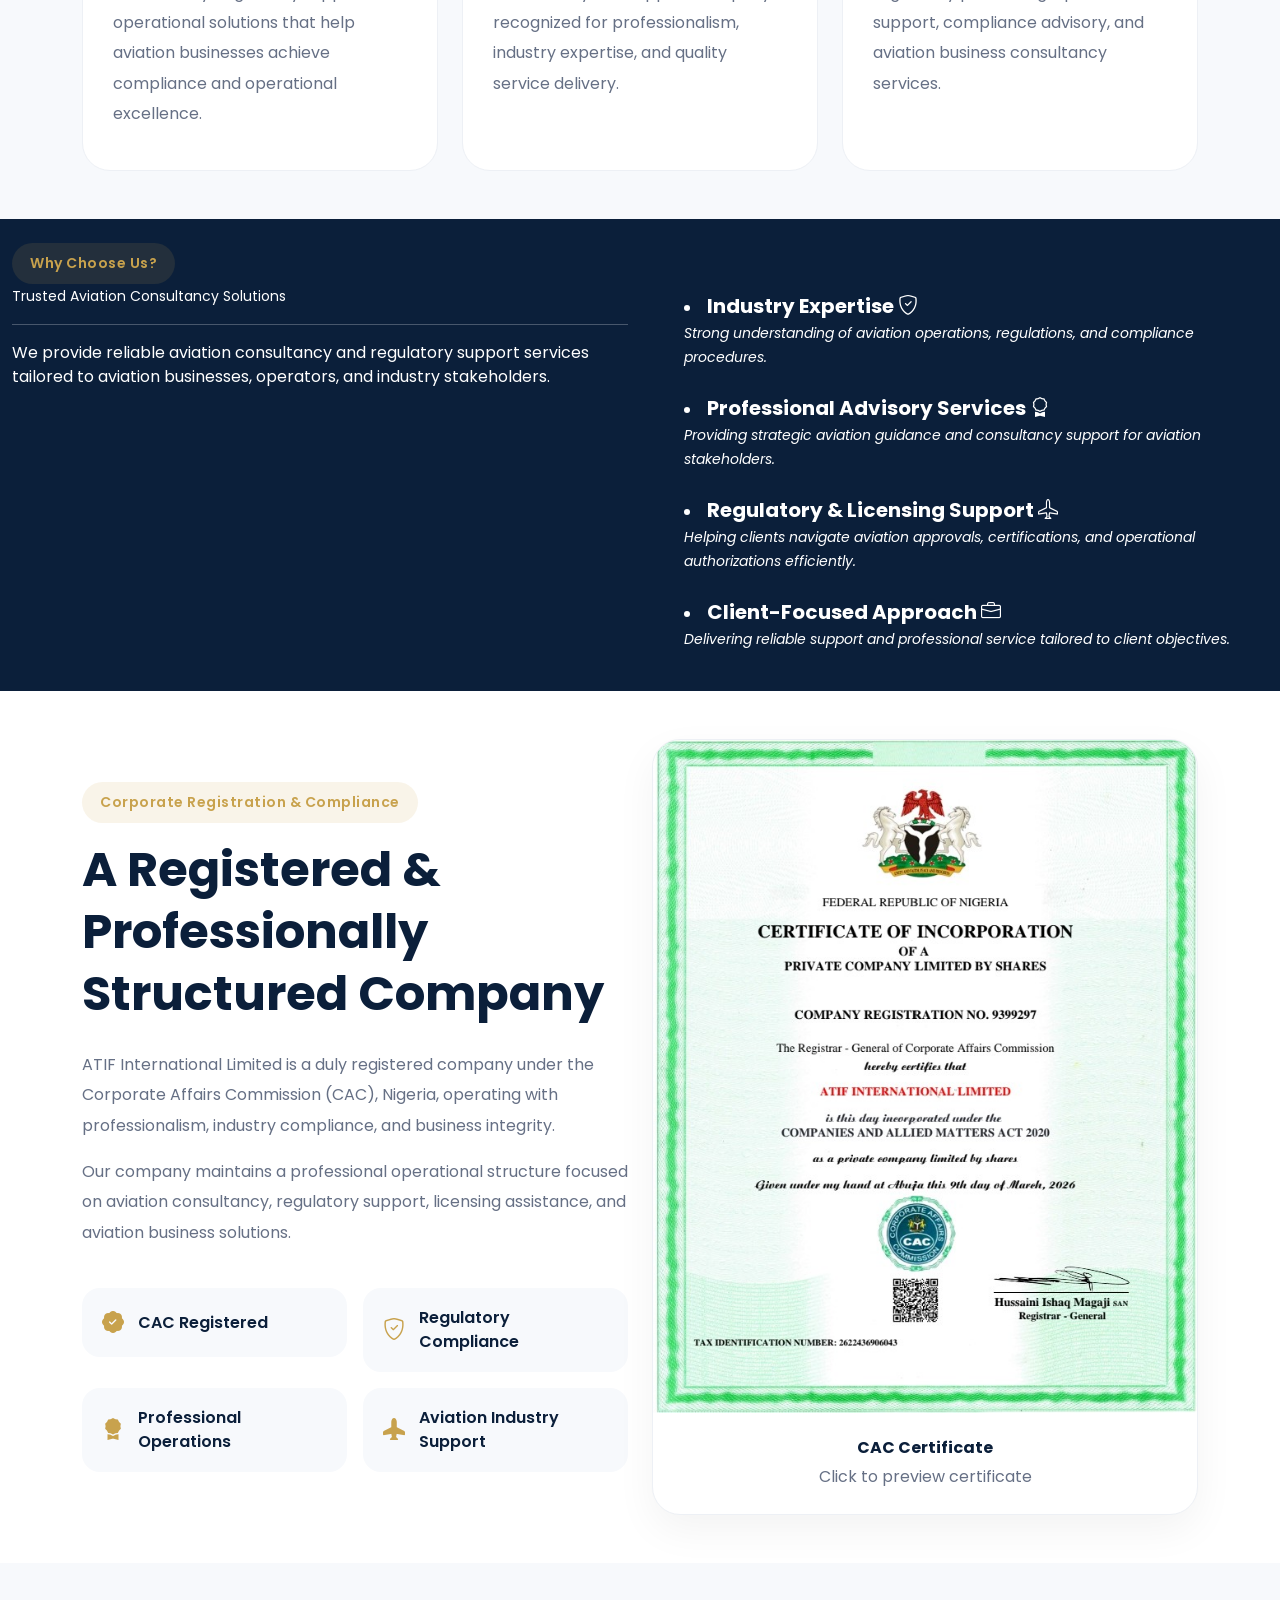
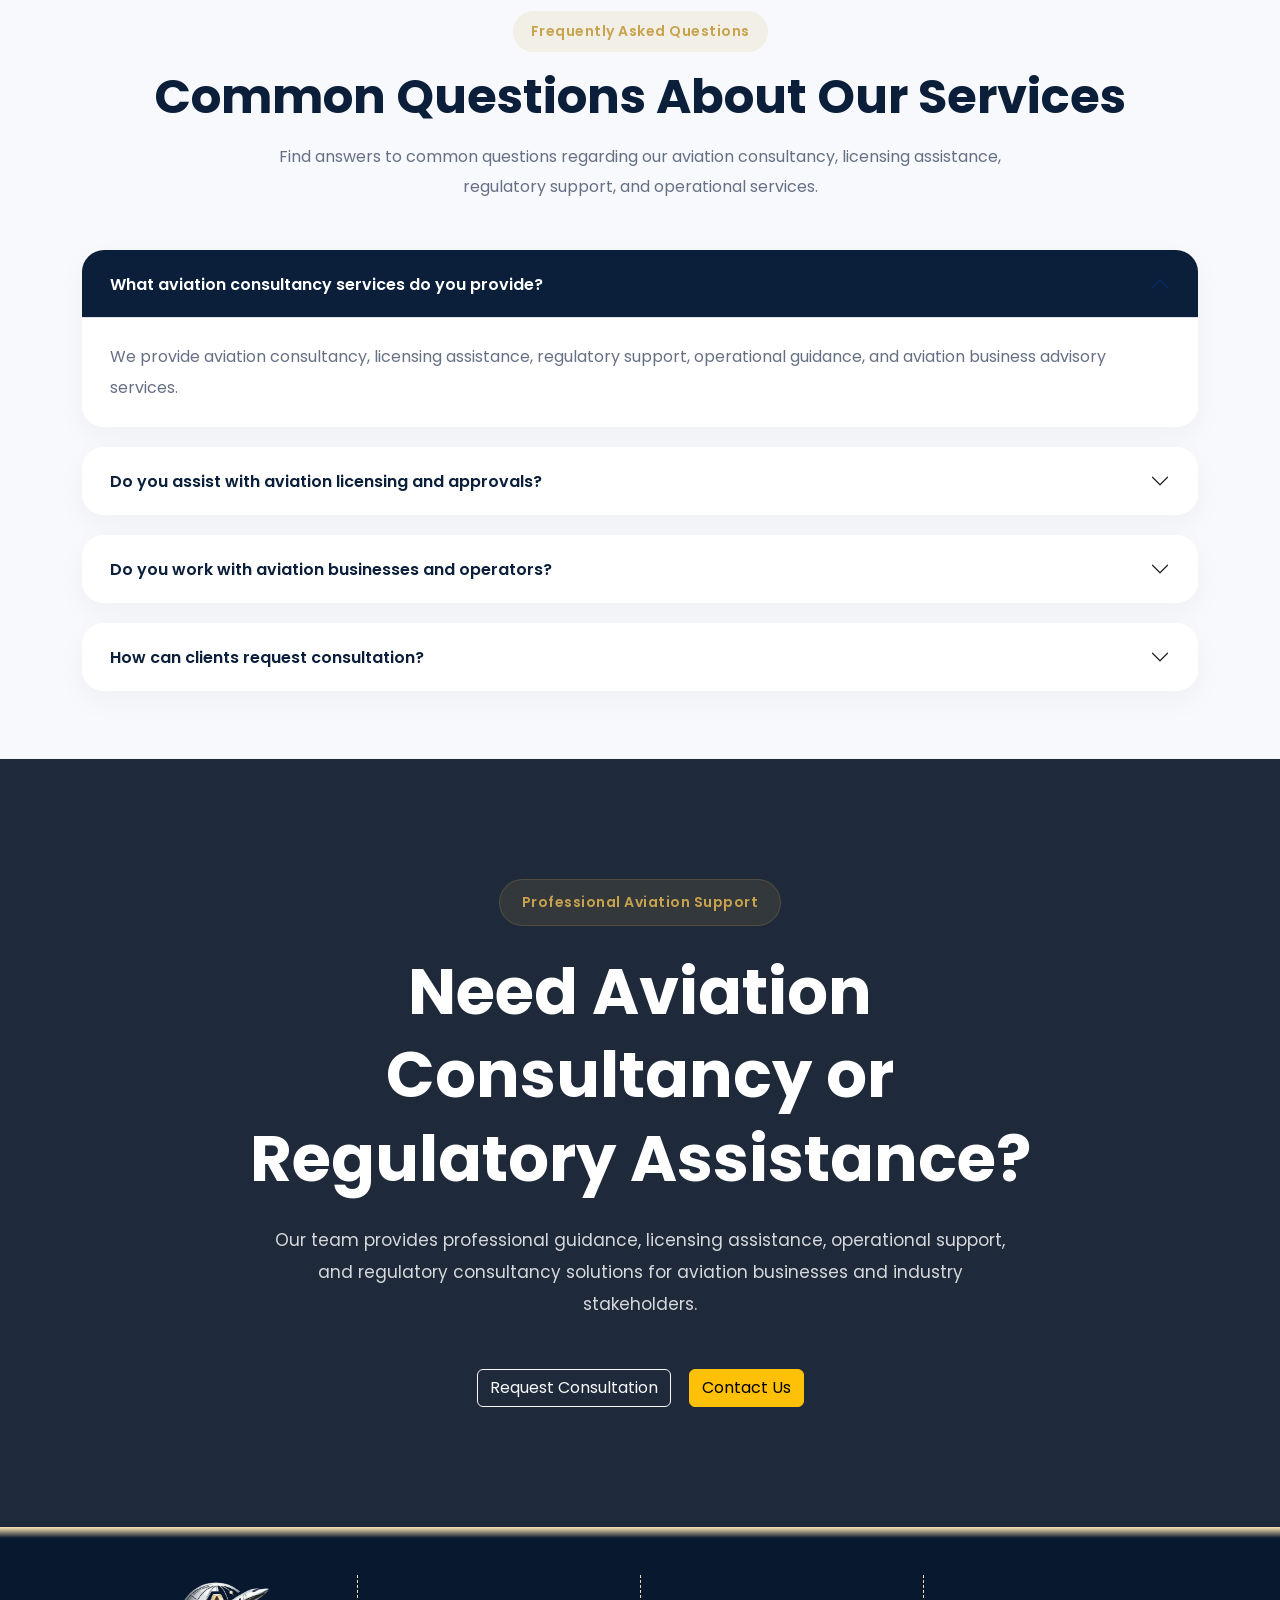
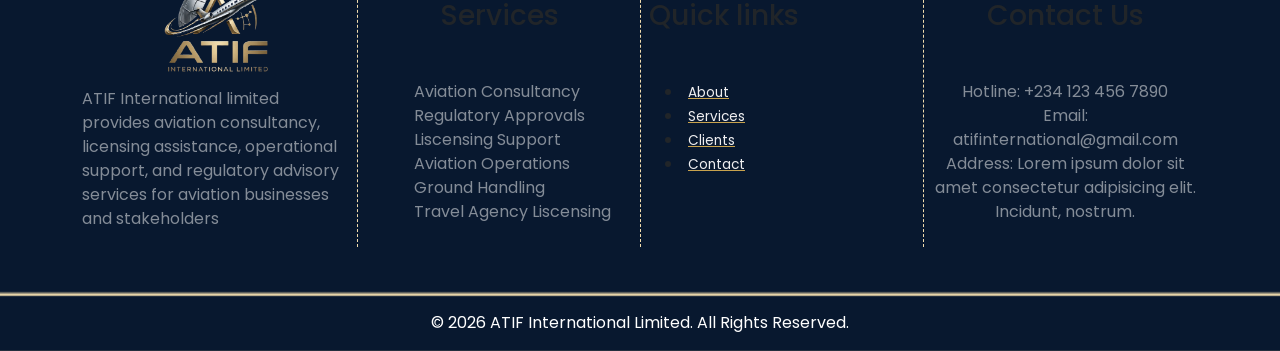
==== commit d17f0dd4: "Add files via upload" ====
--- a/about.html
+++ b/about.html
@@ -3,7 +3,7 @@
 <head>
     <meta charset="UTF-8">
     <meta name="viewport" content="width=device-width, initial-scale=1.0">
-    <title>Document</title>
+    <title>ATIF International Limited</title>
     <link rel="stylesheet" href="style.css">
     <link rel="stylesheet" href="bootstrap-5.3.3-dist/css/bootstrap.min.css">
     <link rel="stylesheet" href="https://cdn.jsdelivr.net/npm/bootstrap-icons@1.11.3/font/bootstrap-icons.min.css">
@@ -42,7 +42,7 @@
                     <a class="nav-link" href="contact.html">Contact</a>
                 </li>
                 <li class="nav-item ms-lg-3">
-                    <a class="nav-link consult-btn" href="#">Request Consultation</a>
+                    <a class="nav-link consult-btn" href="contact.html#contact-form">Request Consultation</a>
                 </li>
             </ul>
         </div>
@@ -74,7 +74,7 @@
                 <a class="nav-link" href="contact.html">Contact</a>
             </li>
             <li class="nav-item text-center">
-                <a class="nav-link consult-btn" href="#">Request Consultation</a>
+                <a class="nav-link consult-btn" href="contact.html#contact-form">Request Consultation</a>
             </li>
         </ul>
 
@@ -87,11 +87,11 @@
             </p>
             <p>
                 <i class="bi bi-telephone-fill"></i>
-                +234 000 000 0000
+                +234 802 077 3366
             </p>
             <p>
                 <i class="bi bi-geo-alt-fill"></i>
-                Ikeja, Nigeria
+                Ikeja, Lagos State, Nigeria
             </p>
         </div>
     </div>
@@ -109,10 +109,10 @@
                     About ATIF International
                 </span>
 
-                <h1 class="about-hero-title mt-4">
+                <h4 class="about-hero-title mt-4">
                     Professional Aviation Consultancy
                     & Regulatory Support Services
-                </h1>
+                </h4>
 
                 <p class="about-hero-text mt-4">
                     Delivering reliable aviation consultancy,
@@ -681,12 +681,8 @@
 
                     <!-- BUTTONS -->
                     <div class="cta-buttons mt-5">
-                        <a href="#" class="btn btn-outline-light cta-btn-light">
-                            Request Consultation
-                        </a>
-                        <a href="#" class="btn btn-warning cta-btn-outline">
-                            Contact Us
-                        </a>
+                        <a href="contact.html#contact-form" class="btn btn-outline-light cta-btn-light">Request Consultation</a>
+                        <a href="contact.html" class="btn btn-warning cta-btn-outline">Contact Us</a>
                     </div>
                 </div>
             </div>
@@ -701,30 +697,20 @@
                 <div class="text-center">
                     <img src="logo.png" class="img-fluid" alt="" style="width: 200px;">
                 </div>
-                <p class="text-light">ATIF International limited provides aviation consultancy, licensing assistance, operational support, and regulatory advisory services for aviation businesses and stakeholders</p>
+                <p class="text-white-50">ATIF International limited provides aviation consultancy, licensing assistance, operational support, and regulatory advisory services for aviation businesses and stakeholders</p>
             </div>
             <div class="col-md-3 col-sm-6 col-6 divider">
                 <div class="text-md-center">
                     <h3 class="mt-md-4">Services</h3>
-                    <div class="mt-md-5 text-start ms-lg-5">
-                        <li class="nav-item">
-                            <a class="footer-link" href="#">Aviation Consultancy</a>
-                        </li>
-                        <li class="nav-item">
-                            <a class="footer-link" href="#">Regulatory Approvals</a>
-                        </li>
-                        <li class="nav-item">
-                            <a class="footer-link" href="#">Liscensing Support</a>
-                        </li>
-                        <li class="nav-item">
-                            <a class="footer-link" href="#">Aviation Operations</a>
-                        </li>
-                        <li class="nav-item">
-                            <a class="footer-link" href="#">Ground Handling</a>
-                        </li>
-                        <li class="nav-item">
-                            <a class="footer-link" href="#">Travel Agency Liscensing</a>
-                        </li>
+                    <div class="mt-md-5 text-start ms-lg-5 text-white-50">
+                        <ul class="list-unstyled">
+                            <li class="nav-item"> Aviation Consultancy</li>
+                            <li class="nav-item">Regulatory Approvals</li>
+                            <li class="nav-item">Liscensing Support</li>
+                            <li class="nav-item">Aviation Operations</li>
+                            <li class="nav-item">Ground Handling</li>
+                            <li class="nav-item">Travel Agency Liscensing</li>
+                        </ul>
                     </div>
                 </div>
             </div>
@@ -750,10 +736,10 @@
             <div class="col-md-3 divider">
                 <div class="text-center">
                     <h3 class="mt-md-4">Contact Us</h3>
-                    <ul class="list-unstyled">
-                        <li class="text-light">Hotline: +234 123 456 7890</li>
-                        <li class="text-light">Email: atifinternational@gmail.com</li>
-                        <li class="text-light">Address: Lorem ipsum dolor sit amet consectetur adipisicing elit. Incidunt, nostrum.</li>
+                    <ul class="list-unstyled text-white-50 mt-md-5">
+                        <li>Hotline: +234 123 456 7890</li>
+                        <li>Email: atifinternational@gmail.com</li>
+                        <li>Address: Lorem ipsum dolor sit amet consectetur adipisicing elit. Incidunt, nostrum.</li>
                     </ul>
                 </div>
             </div>
--- a/style.css
+++ b/style.css
@@ -17,6 +17,7 @@
         box-sizing:border-box;
         font-family:'Poppins', sans-serif;
     }
+     
 
     body{
         background:#f8f9fa;
@@ -683,7 +684,7 @@
     }
     .footer-link {
         font-size: .85em;
-        color: rgb(207, 200, 200);
+        color: #efeff1;
         text-decoration-color: #C8A24D;
     }
     .footer-link:hover { color: #C8A24D; text-decoration-color: white; transition: 0.1s;}
@@ -703,8 +704,18 @@
     =================== */
     .about-hero{
         position:relative;
-        padding:160px 0 120px;
+        padding: 0px 0 120px;
         background: url(airport-img.jpg);
+        height: 52vh;
+        background-size: cover;
+        background-position: center;
+        overflow: hidden;
+    }
+    .about-cl-hero {
+        position:relative;
+        /* padding:160px 0 120px; */
+        background: url(clients.jpg);
+        height: 52vh;
         background-size: cover;
         background-position: center;
         overflow: hidden;
@@ -714,6 +725,7 @@
         position:absolute;
         inset:0;
         background:linear-gradient(rgba(6,18,37,.88),rgba(6,18,37,.88));
+        height: 52vh;
     }
 
     .hero-tag{
@@ -728,8 +740,8 @@
     }
 
     .about-hero-title{
-        font-size:clamp(2.5rem, 5vw, 5rem);
-        font-weight:700;
+        font-size:clamp(2.5rem, 5rem);
+        font-weight:500;
         line-height:1.25;
         color:#fff;
     }
@@ -861,7 +873,10 @@
     @media(max-width:991px){
 
         .about-hero{
-            padding:140px 0 100px;
+            padding:50px 0 2px;
+        }
+        .about-cl-hero{
+            padding:50px 0 2px;
         }
 
         .intro-image img{
@@ -875,6 +890,8 @@
         .about-hero-text{
             font-size:15px;
         }
+        .about-hero {height: 30vh;}
+        .about-cl-hero {height: 30vh;}
 
         .intro-image img{
             height:350px;
@@ -884,6 +901,14 @@
             padding:35px 25px;
         }
 
+    }
+    @media (max-width: 575px) {
+        .about-hero { height: 40vh; }
+        .about-cl-hero { height: 40vh; }
+    }
+    @media (max-width: 311px) {
+        .about-hero {height: 50vh;}
+        .about-cl-hero {height: 50vh;}
     }
 
     
@@ -1345,4 +1370,417 @@
             padding:25px 20px;
         }
 
+    }
+
+    /* =========================
+        CLIENTS INTRO
+    ========================== */
+
+    .clients-intro{
+        background:#fff;
+    }
+
+    .clients-title{
+        font-size:clamp(2rem, 4vw, 3rem);
+        font-weight:700;
+        line-height:1.3;
+        color:#0B1F3A;
+    }
+
+    .clients-text{
+        color:#667085;
+        line-height:1.9;
+        font-size:16px;
+    }
+
+    /* =========================
+        CLIENTS IMAGE
+    ========================== */
+
+    .clients-image{
+        overflow:hidden;
+        border-radius:28px;
+    }
+
+    .clients-image img{
+        width:100%;
+        height:600px;
+        object-fit:cover;
+        border-radius:28px;
+    }
+
+    /* =========================
+        STATS
+    ========================== */
+
+    .client-stat{
+        background:#f7f9fc;
+
+        padding:30px 25px;
+
+        border-radius:22px;
+
+        text-align:center;
+    }
+
+    .client-stat h3{
+        font-size:2rem;
+        font-weight:700;
+
+        color:#0B1F3A;
+
+        margin-bottom:10px;
+    }
+
+    .client-stat p{
+        margin:0;
+
+        color:#667085;
+    }
+
+    /* =========================
+        CLIENT GRID SECTION
+    ========================== */
+
+    .clients-grid-section{
+        background:#efeff1;
+    }
+
+    .grid-title{
+        font-size:clamp(2rem, 4vw, 3rem);
+        font-weight:700;
+        color:#0B1F3A;
+    }
+
+    /* =========================
+        CLIENT CARD
+    ========================== */
+
+    .client-card{
+        background:#fff;
+
+        border-radius:28px;
+
+        padding:35px 25px;
+
+        text-align:center;
+
+        height:100%;
+
+        border:1px solid #edf0f5;
+
+        transition:.35s ease;
+    }
+
+    .client-card:hover{
+        transform:translateY(-8px);
+
+        box-shadow:0 18px 40px rgba(0,0,0,.06);
+    }
+
+    .client-logo{
+        width:110px;
+        height:110px;
+
+        margin:0 auto 25px;
+
+        border-radius:24px;
+
+        background:#f7f9fc;
+
+        display:flex;
+        align-items:center;
+        justify-content:center;
+
+        overflow:hidden;
+    }
+
+    .client-logo img{
+        width:70%;
+        object-fit:contain;
+    }
+
+    .client-card h5{
+        font-size:1.15rem;
+        font-weight:700;
+
+        color:#0B1F3A;
+
+        margin-bottom:10px;
+    }
+
+    .client-card p{
+        margin:0;
+
+        color:#667085;
+    }
+
+    /* =========================
+        RESPONSIVE
+    ========================== */
+
+    @media(max-width:991px){
+
+        .clients-image img{
+            height:450px;
+        }
+
+    }
+
+    @media(max-width:768px){
+
+        .clients-image img{
+            height:350px;
+        }
+
+        .client-card{
+            padding:30px 20px;
+        }
+
+        .client-logo{
+            width:95px;
+            height:95px;
+        }
+
+    }
+
+    /* =========================
+        CONTACT HERO
+    ========================== */
+
+    .contact-hero{
+        position:relative;
+
+        min-height:40vh;
+
+        display:flex;
+        align-items:center;
+
+        padding:120px 0 80px;
+
+        background:
+        url('https://images.unsplash.com/photo-1436491865332-7a61a109cc05?q=80&w=1600&auto=format&fit=crop');
+
+        background-size:cover;
+        background-position:center;
+    }
+
+    .contact-overlay{
+        position:absolute;
+        inset:0;
+
+        background:
+        linear-gradient(
+            rgba(6,18,37,.88),
+            rgba(6,18,37,.88)
+        );
+    }
+
+    .contact-title{
+        font-size:clamp(2.5rem, 5vw, 4.5rem);
+
+        font-weight:700;
+
+        color:#fff;
+    }
+
+    .contact-text{
+        max-width:720px;
+
+        margin:auto;
+
+        color:rgba(255,255,255,.8);
+
+        line-height:1.9;
+    }
+
+    /* =========================
+        MAP
+    ========================== */
+
+    .map-section iframe{
+        width:100%;
+        height:450px;
+
+        border:0;
+
+        filter:grayscale(.2);
+    }
+
+    /* =========================
+        CONTACT SECTION
+    ========================== */
+
+    .contact-section{
+        background:#f7f9fc;
+    }
+
+    .contact-form-wrapper,
+    .contact-info-wrapper{
+        background:#fff;
+
+        padding:45px;
+
+        border-radius:28px;
+
+        height:100%;
+    }
+
+    .form-title,
+    .info-title{
+        font-size:clamp(2rem, 4vw, 2.7rem);
+
+        font-weight:700;
+
+        color:#0B1F3A;
+    }
+
+    /* =========================
+        FORM INPUTS
+    ========================== */
+
+    .custom-input{
+        border:none;
+
+        background:#f7f9fc;
+
+        border-radius:18px;
+
+        padding:18px 20px;
+
+        color:#0B1F3A;
+
+        box-shadow:none !important;
+    }
+
+    .custom-input:focus{
+        background:#f7f9fc;
+
+        border:1px solid #C8A24D;
+    }
+
+    textarea.custom-input{
+        resize:none;
+    }
+
+    /* =========================
+        BUTTON
+    ========================== */
+
+    .contact-btn{
+        border:none;
+
+        background:#0B1F3A;
+
+        color:#fff;
+
+        padding:18px 40px;
+
+        border-radius:18px;
+
+        font-weight:600;
+
+        transition:.35s ease;
+    }
+
+    .contact-btn:hover{
+        background:#C8A24D;
+
+        transform:translateY(-3px);
+    }
+
+    /* =========================
+        INFO CARD
+    ========================== */
+
+    .info-card{
+        display:flex;
+
+        gap:20px;
+
+        background:#f7f9fc;
+
+        padding:24px;
+
+        border-radius:22px;
+
+        margin-top:22px;
+    }
+
+    .info-icon{
+        width:65px;
+        height:65px;
+
+        min-width:65px;
+
+        border-radius:18px;
+
+        background:#0B1F3A;
+
+        color:#C8A24D;
+
+        display:flex;
+        align-items:center;
+        justify-content:center;
+
+        font-size:24px;
+    }
+
+    .info-card h5{
+        font-weight:700;
+
+        color:#0B1F3A;
+
+        margin-bottom:8px;
+    }
+
+    .info-card p{
+        margin:0;
+
+        color:#667085;
+
+        line-height:1.8;
+    }
+
+    /* =========================
+        RESPONSIVE
+    ========================== */
+
+    @media(max-width:991px){
+
+        .contact-form-wrapper,
+        .contact-info-wrapper{
+            padding:35px;
+        }
+
+    }
+
+    @media(max-width:768px){
+
+        .contact-hero{
+            min-height:35vh;
+        }
+
+        .map-section iframe{
+            height:350px;
+        }
+
+        .contact-form-wrapper,
+        .contact-info-wrapper{
+            padding:28px 22px;
+        }
+
+        .info-card{
+            padding:20px;
+        }
+
+        .info-icon{
+            width:58px;
+            height:58px;
+
+            min-width:58px;
+
+            font-size:20px;
+        }
+
     }
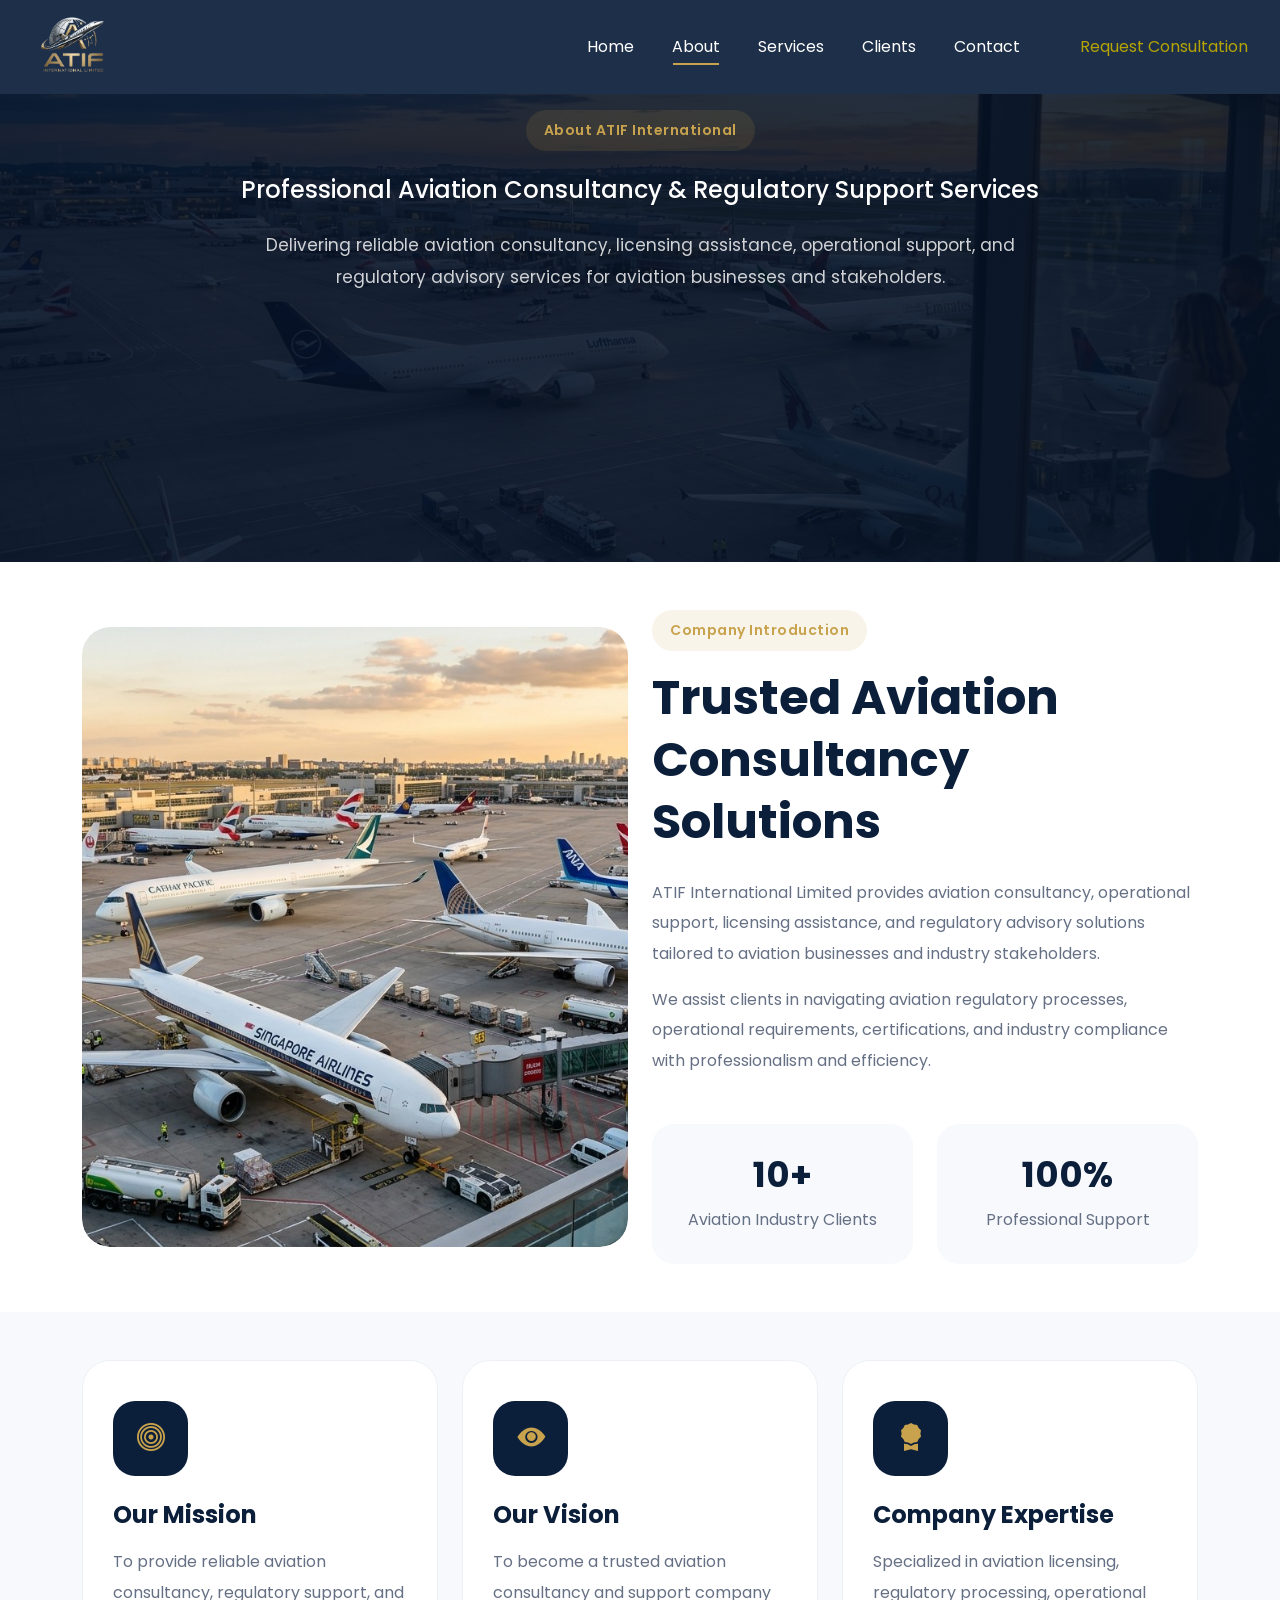
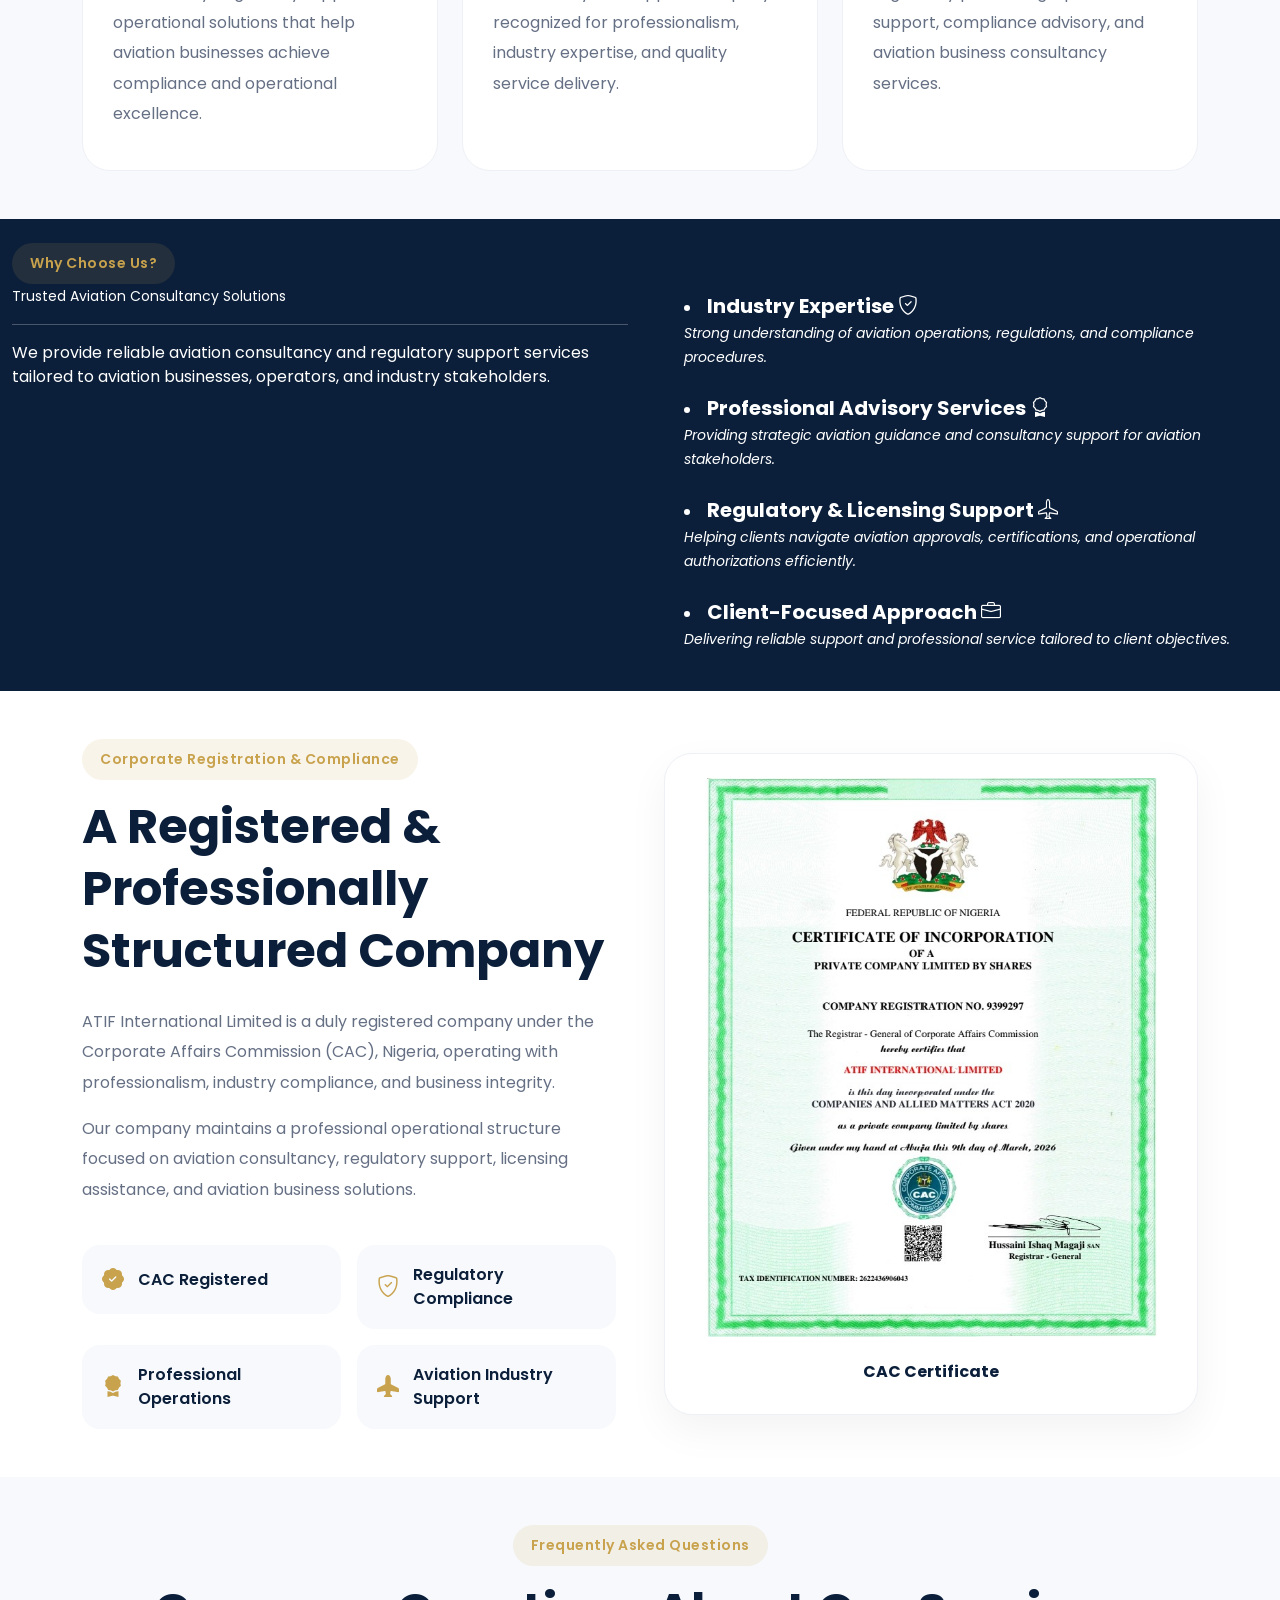
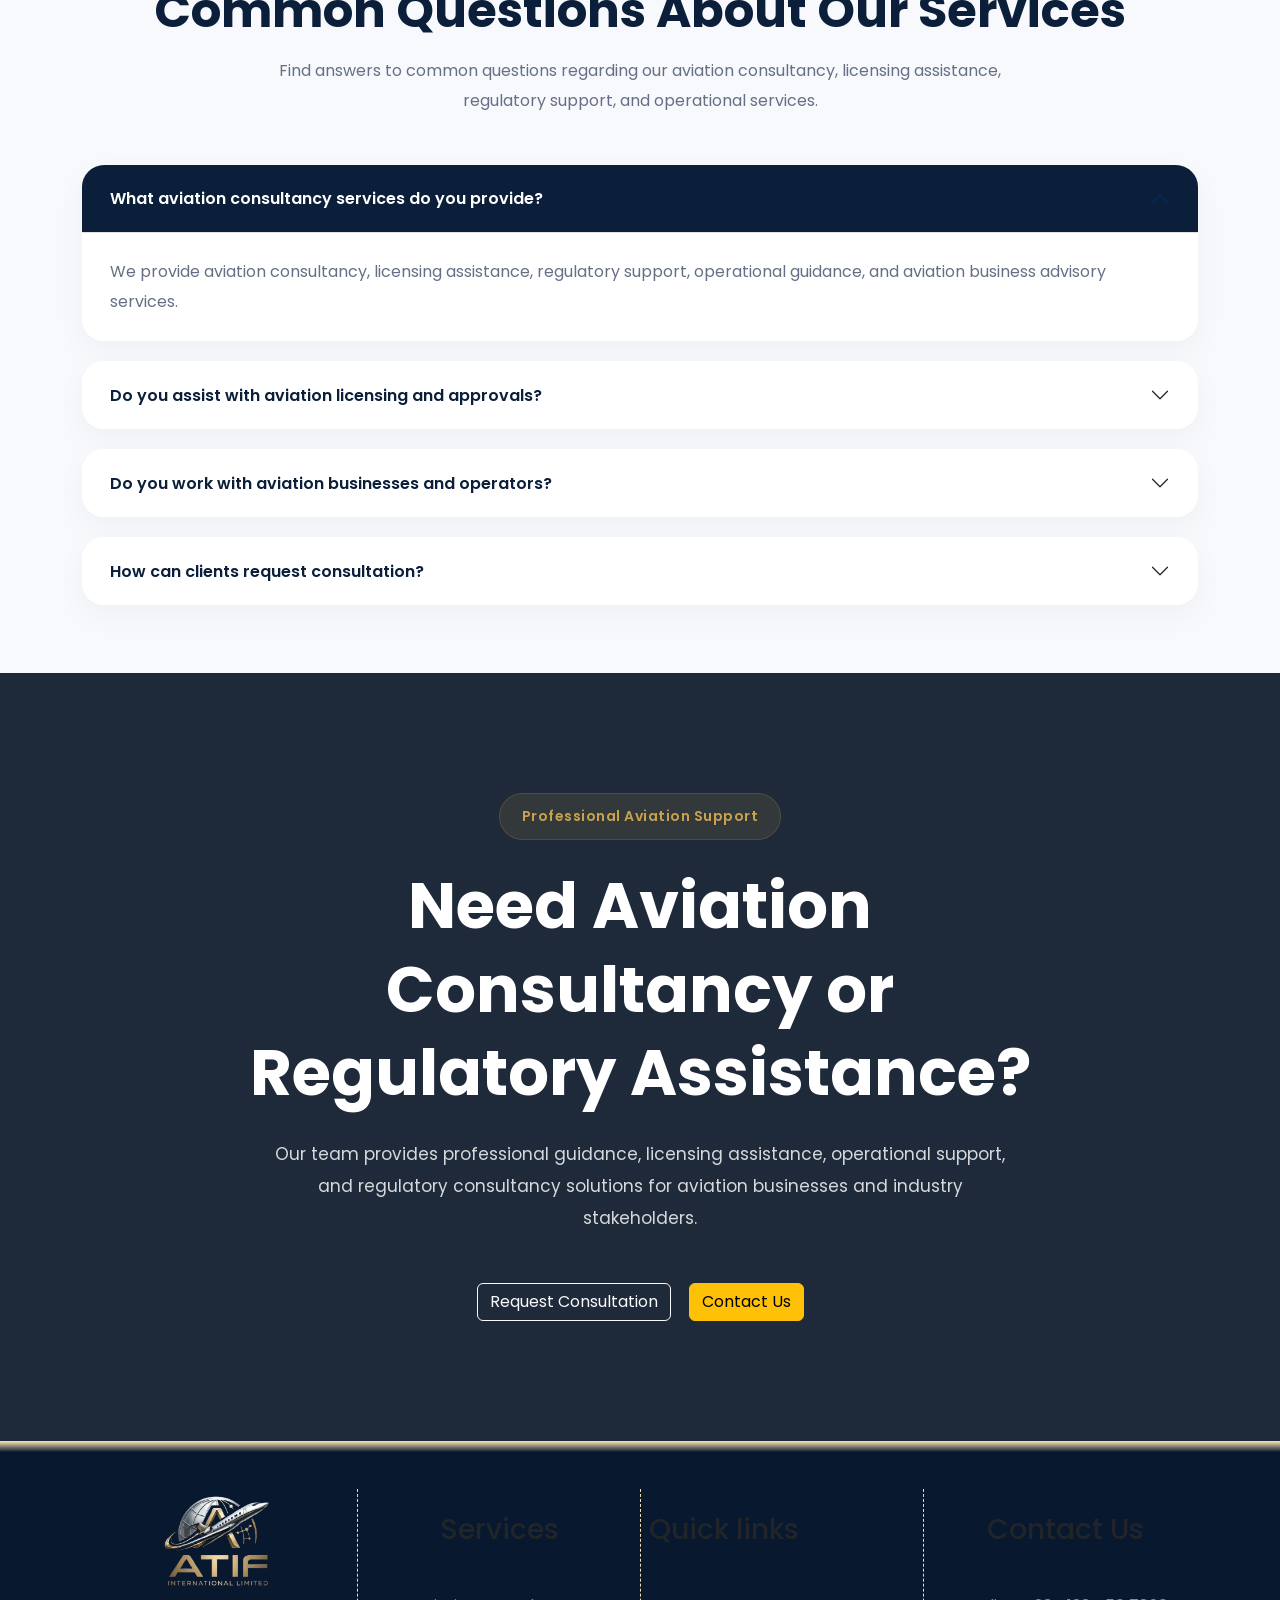
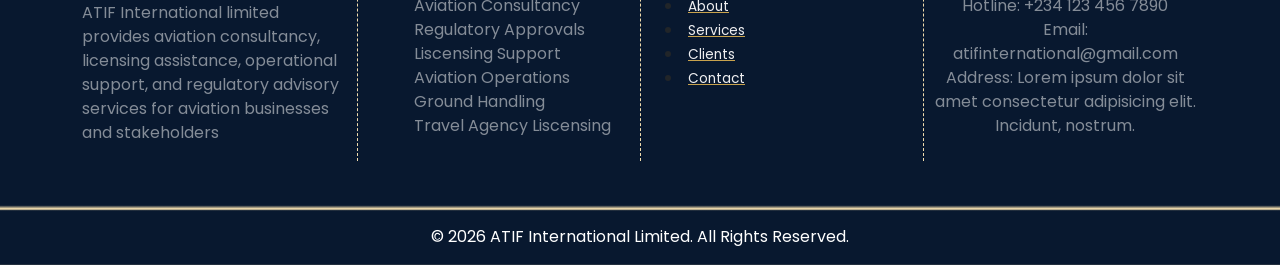
==== commit 24e4e3b0: "Add files via upload" ====
--- a/about.html
+++ b/about.html
@@ -341,7 +341,7 @@
 
     <div class="container">
 
-        <div class="row align-items-center">
+        <div class="row align-items-center g-md-5 g-sm-4 gy-4">
 
             <!-- CONTENT -->
             <div class="col-lg-6">
@@ -443,7 +443,7 @@
                 <div class="certificate-card">
 
                     <!-- CLICKABLE IMAGE -->
-                    <img src="CAC CERTIFICATE - ATIF INTL LTD.jpg" class="img-fluid" alt="CAC Certificate" id="certificateImage">
+                    <img src="CAC CERTIFICATE - ATIF INTL LTD.jpg" class="img-fluid pt-4" alt="CAC Certificate" id="certificateImage">
 
                     <!-- SMALL TEXT -->
                     <div class="certificate-info">
@@ -451,10 +451,6 @@
                         <h6>
                             CAC Certificate
                         </h6>
-
-                        <p>
-                            Click to preview certificate
-                        </p>
 
                     </div>
 
--- a/style.css
+++ b/style.css
@@ -982,7 +982,8 @@
     }
 
     .certificate-card img{
-        width:100%;
+        width:85%;
+        margin: 0 auto;
         height:auto;
         display:block;
         cursor:pointer;
@@ -1034,9 +1035,9 @@
     }
 
     .modal-image{
-        max-width:90%;
-        max-height:90vh;
-        border-radius:12px;
+        max-width:100%;
+        max-height:100vh;
+        /* border-radius:12px; */
     }
 
     .close-modal{
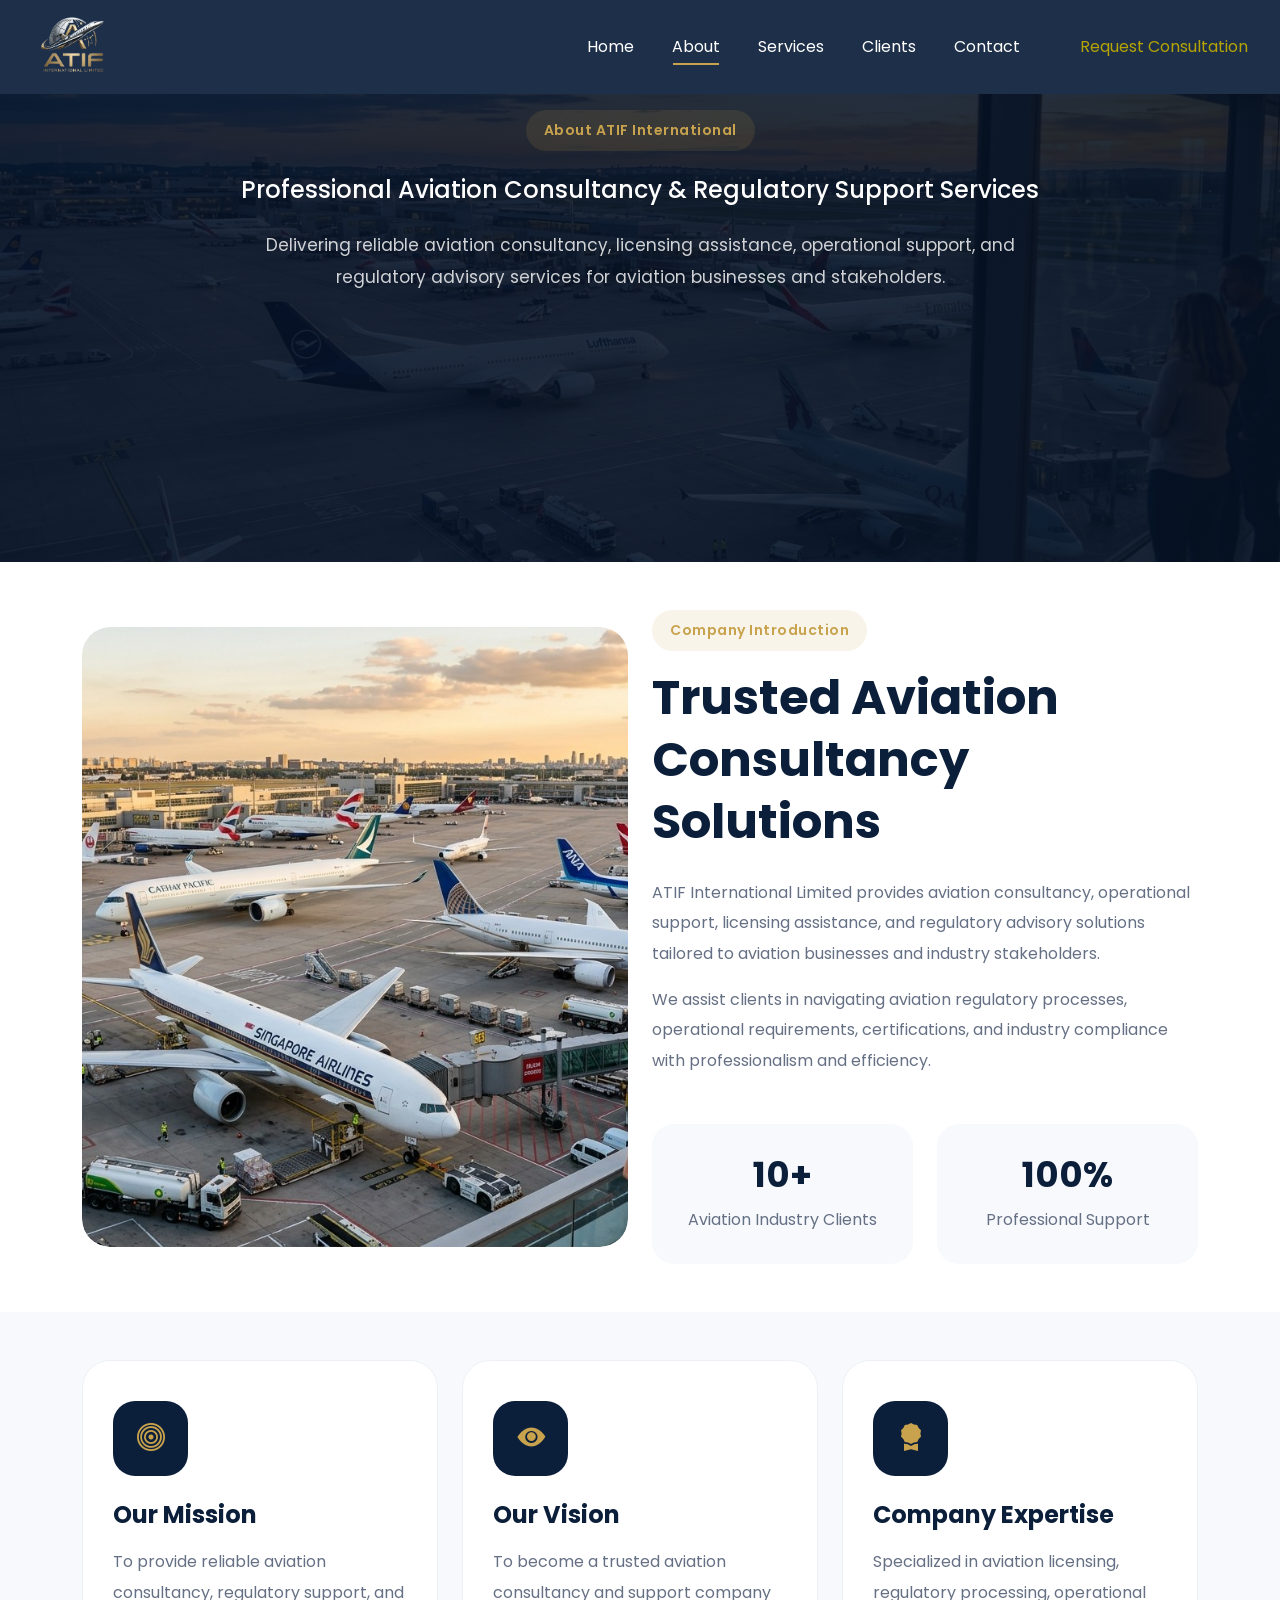
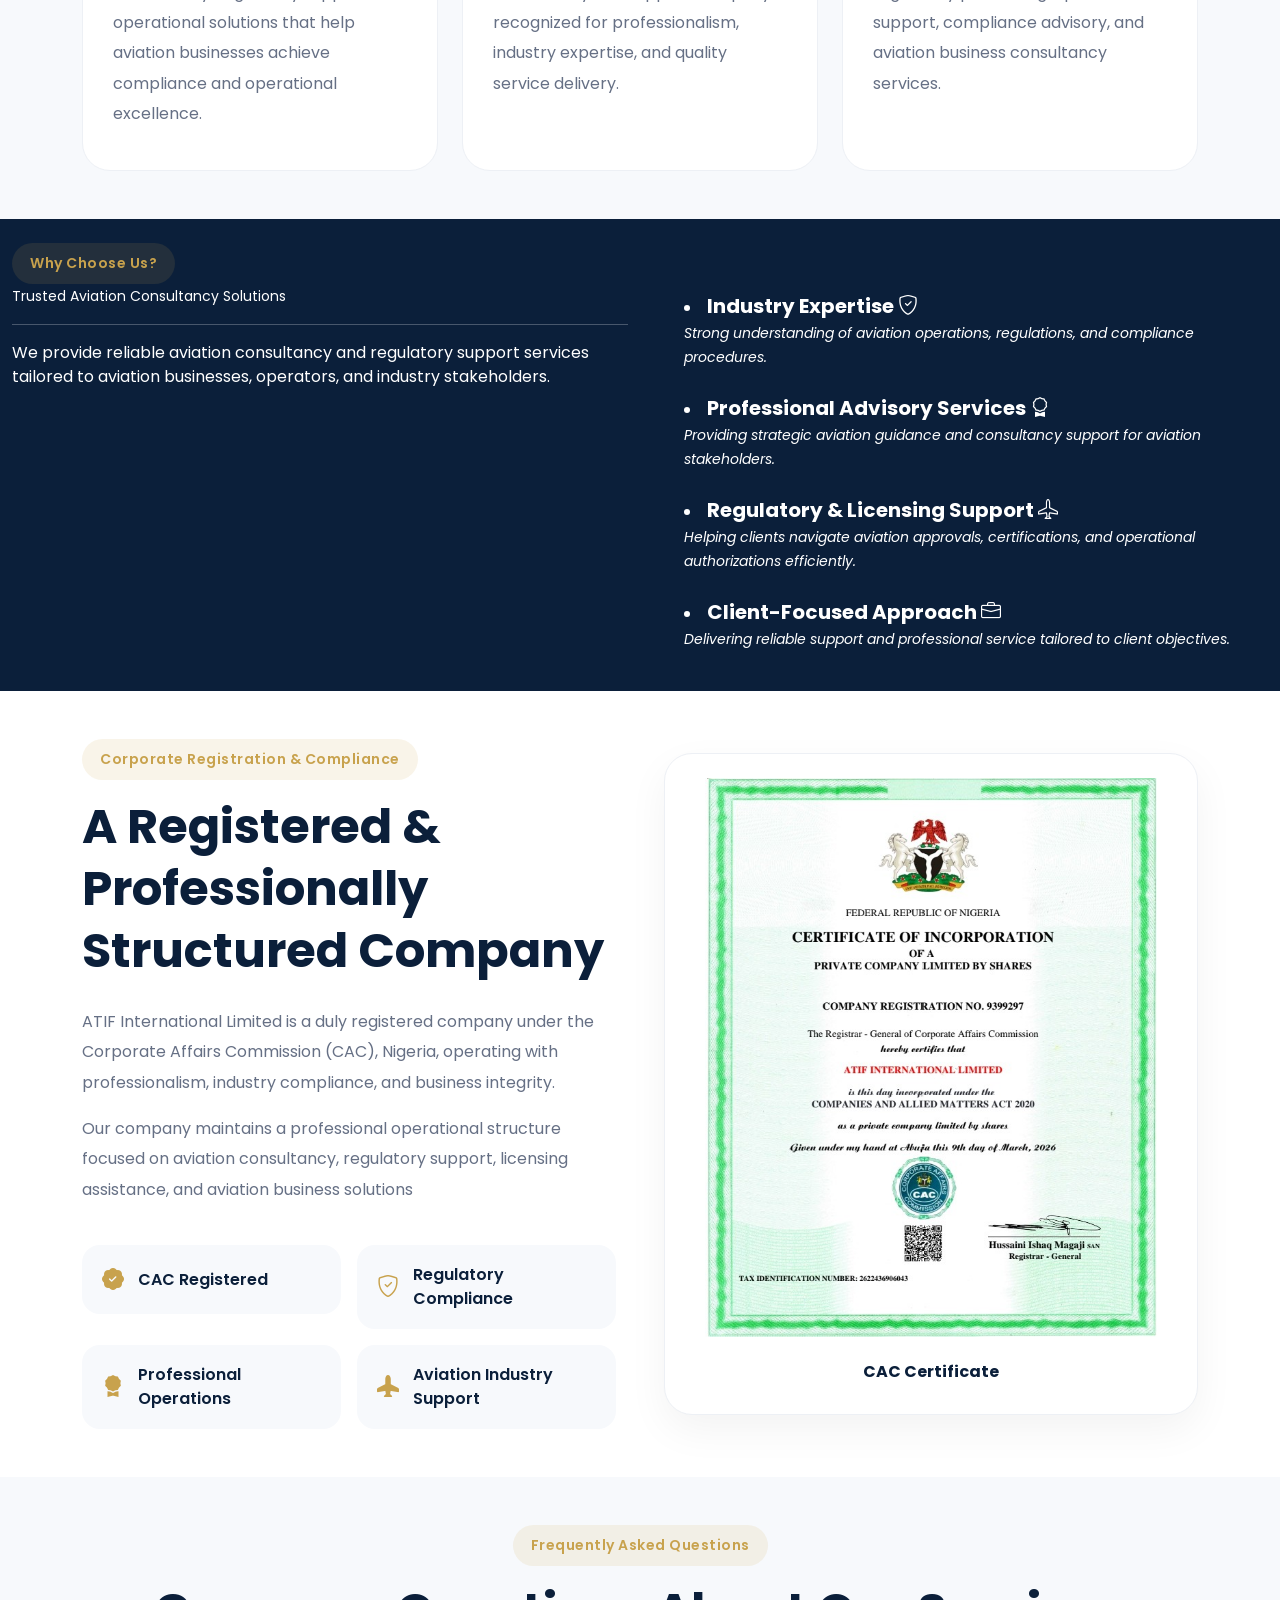
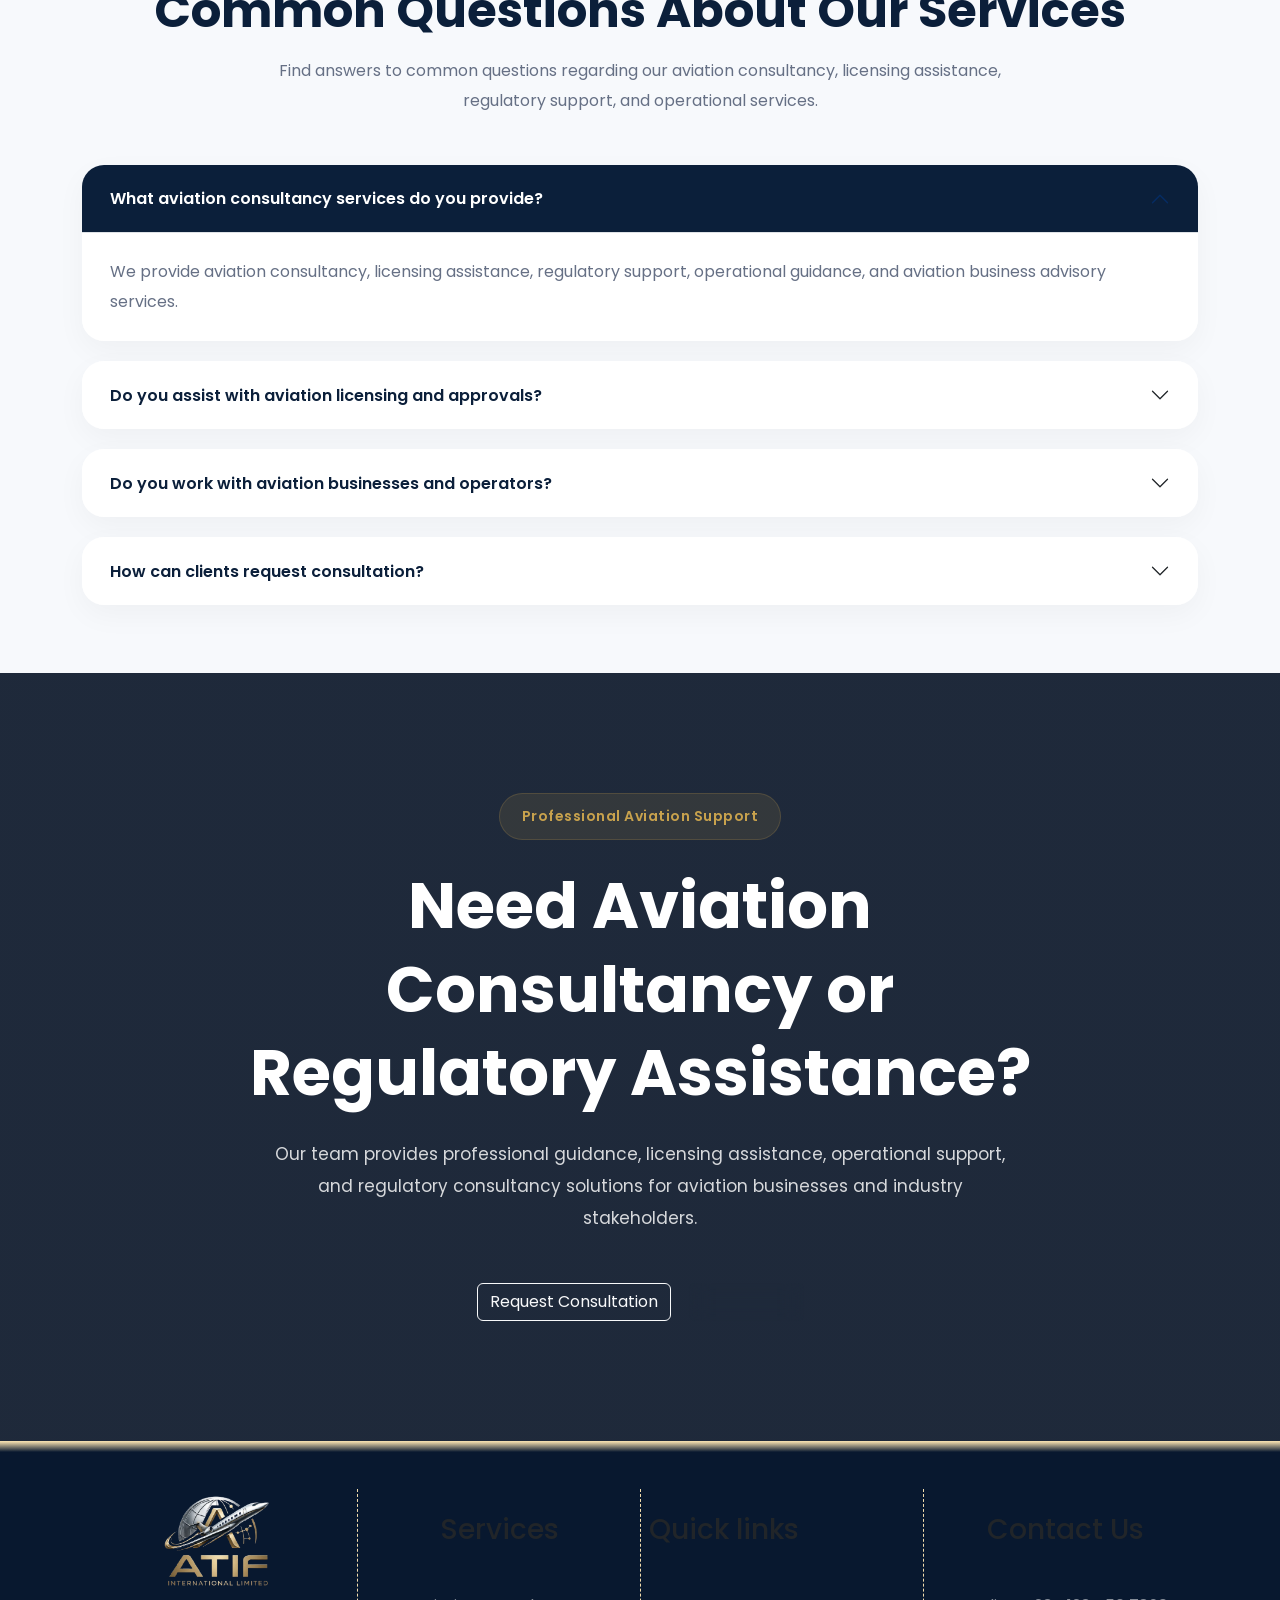
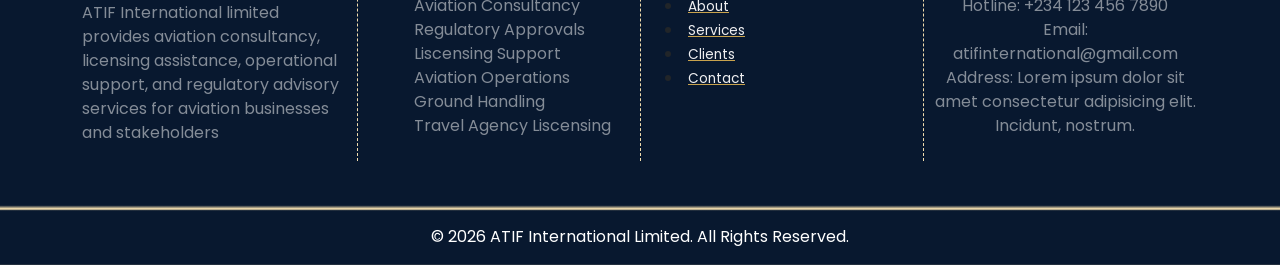
==== commit 4ebcfdfc: "Add files via upload" ====
--- a/about.html
+++ b/about.html
@@ -15,7 +15,6 @@
 <nav class="navbar navbar-expand-lg custom-navbar sticky-top">
     <div class="container-fluid">
         <!-- LOGO -->
-
         <a href="index.html" class="navbar-brand"><img src="logo.png" alt="" style="width: 120px;"></a>
 
         <!-- TOGGLER -->
@@ -81,18 +80,9 @@
         <!-- MOBILE CONTACT -->
         <div class="mobile-contact">
             <h6>Contact Information</h6>
-            <p>
-                <i class="bi bi-envelope-fill"></i>
-                info@atifinternational.com
-            </p>
-            <p>
-                <i class="bi bi-telephone-fill"></i>
-                +234 802 077 3366
-            </p>
-            <p>
-                <i class="bi bi-geo-alt-fill"></i>
-                Ikeja, Lagos State, Nigeria
-            </p>
+            <p> <i class="bi bi-envelope-fill"></i> info@atifinternational.com </p>
+            <p><i class="bi bi-telephone-fill"></i> +234 802 077 3366</p>
+            <p><i class="bi bi-geo-alt-fill"></i> Ikeja, Lagos State, Nigeria </p>
         </div>
     </div>
 </div>
@@ -100,122 +90,51 @@
 <section class="about-hero">
         <div class="about-overlay"></div>
     <div class="container-fluid position-relative">
-
         <div class="row justify-content-center text-center">
-
             <div class="col-lg-9">
-
-                <span class="section-tag mt-3">
-                    About ATIF International
-                </span>
-
-                <h4 class="about-hero-title mt-4">
-                    Professional Aviation Consultancy
-                    & Regulatory Support Services
-                </h4>
-
-                <p class="about-hero-text mt-4">
-                    Delivering reliable aviation consultancy,
-                    licensing assistance, operational support,
-                    and regulatory advisory services for aviation
-                    businesses and stakeholders.
-                </p>
-
-            </div>
-
-        </div>
-
-    </div>
-
+                <span class="section-tag mt-3">About ATIF International</span>
+                <h4 class="about-hero-title mt-4">Professional Aviation Consultancy & Regulatory Support Services</h4>
+                <p class="about-hero-text mt-4">Delivering reliable aviation consultancy, licensing assistance, operational support, and regulatory advisory services for aviation businesses and stakeholders.</p>
+            </div>
+        </div>
+    </div>
 </section>
 
 <!-- =========================
     COMPANY INTRODUCTION
 ========================== -->
-
 <section class="company-intro py-5">
-
     <div class="container">
-
         <div class="row align-items-center">
-
-            <!-- IMAGE -->
             <div class="col-lg-6">
                 <div class="intro-image">
                     <img src="airport-img 2.jpg" alt="Aviation Consultancy" class="img-fluid">
                 </div>
-
-            </div>
-
-            <!-- CONTENT -->
+            </div>
+
             <div class="col-lg-6">
-
-                <span class="section-tag">
-                    Company Introduction
-                </span>
-
-                <h2 class="intro-title mt-3">
-                    Trusted Aviation Consultancy
-                    Solutions
-                </h2>
-
-                <p class="intro-text mt-4">
-                    ATIF International Limited provides aviation
-                    consultancy, operational support, licensing
-                    assistance, and regulatory advisory solutions
-                    tailored to aviation businesses and industry
-                    stakeholders.
-                </p>
-
-                <p class="intro-text">
-                    We assist clients in navigating aviation
-                    regulatory processes, operational requirements,
-                    certifications, and industry compliance with
-                    professionalism and efficiency.
-                </p>
-
-                <!-- EXPERIENCE STATS -->
+                <span class="section-tag">Company Introduction</span>
+                <h2 class="intro-title mt-3">Trusted Aviation Consultancy Solutions</h2>
+                <p class="intro-text mt-4">ATIF International Limited provides aviation consultancy, operational support, licensing assistance, and regulatory advisory solutions tailored to aviation businesses and industry stakeholders.</p>
+                <p class="intro-text">We assist clients in navigating aviation regulatory processes, operational requirements, certifications, and industry compliance with professionalism and efficiency.</p>
 
                 <div class="row mt-4 g-4">
-
                     <div class="col-6">
-
                         <div class="stat-box">
-
                             <h3>10+</h3>
-
-                            <p>
-                                Aviation Industry
-                                Clients
-                            </p>
-
-                        </div>
-
-                    </div>
-
+                            <p>Aviation Industry Clients</p>
+                        </div>
+                    </div>
                     <div class="col-6">
-
                         <div class="stat-box">
-
                             <h3>100%</h3>
-
-                            <p>
-                                Professional
-                                Support
-                            </p>
-
-                        </div>
-
-                    </div>
-
-                </div>
-
-            </div>
-
-        </div>
-
-    </div>
-
+                            <p>Professional Support</p>
+                        </div>
+                    </div>
+                </div>
+            </div>
+        </div>
+    </div>
 </section>
 
 <!-- =========================
@@ -223,86 +142,34 @@
 ========================== -->
 
 <section class="mission-section py-5">
-
     <div class="container">
-
         <div class="row g-4">
-
             <!-- MISSION -->
             <div class="col-lg-4">
-
                 <div class="mission-card">
-
-                    <div class="mission-icon">
-                        <i class="bi bi-bullseye"></i>
-                    </div>
-
-                    <h3>
-                        Our Mission
-                    </h3>
-
-                    <p>
-                        To provide reliable aviation consultancy,
-                        regulatory support, and operational solutions
-                        that help aviation businesses achieve compliance
-                        and operational excellence.
-                    </p>
-
-                </div>
-
-            </div>
-
+                    <div class="mission-icon"> <i class="bi bi-bullseye"></i> </div>
+                    <h3>Our Mission</h3>
+                    <p>To provide reliable aviation consultancy, regulatory support, and operational solutions that help aviation businesses achieve compliance and operational excellence.</p>
+                </div>
+            </div>
             <!-- VISION -->
             <div class="col-lg-4">
-
                 <div class="mission-card">
-
-                    <div class="mission-icon">
-                        <i class="bi bi-eye-fill"></i>
-                    </div>
-
-                    <h3>
-                        Our Vision
-                    </h3>
-
-                    <p>
-                        To become a trusted aviation consultancy and
-                        support company recognized for professionalism,
-                        industry expertise, and quality service delivery.
-                    </p>
-
-                </div>
-
-            </div>
-
+                    <div class="mission-icon"> <i class="bi bi-eye-fill"></i> </div>
+                    <h3>Our Vision</h3>
+                    <p>To become a trusted aviation consultancy and support company recognized for professionalism, industry expertise, and quality service delivery.</p>
+                </div>
+            </div>
             <!-- EXPERTISE -->
             <div class="col-lg-4">
-
                 <div class="mission-card">
-
-                    <div class="mission-icon">
-                        <i class="bi bi-award-fill"></i>
-                    </div>
-
-                    <h3>
-                        Company Expertise
-                    </h3>
-
-                    <p>
-                        Specialized in aviation licensing, regulatory
-                        processing, operational support, compliance
-                        advisory, and aviation business consultancy
-                        services.
-                    </p>
-
-                </div>
-
-            </div>
-
-        </div>
-
-    </div>
-
+                    <div class="mission-icon"> <i class="bi bi-award-fill"></i> </div>
+                    <h3>Company Expertise</h3>
+                    <p>Specialized in aviation licensing, regulatory processing, operational support, compliance advisory, and aviation business consultancy services.</p>
+                </div>
+            </div>
+        </div>
+    </div>
 </section>
 
 <section class="container-fluid why py-4">
@@ -338,130 +205,56 @@
 ========================== -->
 
 <section class="cac-section py-5">
-
     <div class="container">
-
         <div class="row align-items-center g-md-5 g-sm-4 gy-4">
-
             <!-- CONTENT -->
             <div class="col-lg-6">
-
-                <span class="section-tag">
-                    Corporate Registration & Compliance
-                </span>
-
-                <h2 class="cac-title mt-3">
-                    A Registered & Professionally
-                    Structured Company
-                </h2>
-
-                <p class="cac-text mt-4">
-                    ATIF International Limited is a duly registered
-                    company under the Corporate Affairs Commission
-                    (CAC), Nigeria, operating with professionalism,
-                    industry compliance, and business integrity.
-                </p>
-
-                <p class="cac-text">
-                    Our company maintains a professional operational
-                    structure focused on aviation consultancy,
-                    regulatory support, licensing assistance,
-                    and aviation business solutions.
-                </p>
-
-                <!-- FEATURE POINTS -->
+                <span class="section-tag">Corporate Registration & Compliance</span>
+                <h2 class="cac-title mt-3">A Registered & Professionally Structured Company</h2>
+                <p class="cac-text mt-4">ATIF International Limited is a duly registered company under the Corporate Affairs Commission (CAC), Nigeria, operating with professionalism, industry compliance, and business integrity.</p>
+                <p class="cac-text">Our company maintains a professional operational structure focused on aviation consultancy, regulatory support, licensing assistance, and aviation business solutions</p>
 
                 <div class="row mt-4 g-3">
-
-                    <!-- ITEM -->
                     <div class="col-md-6">
-
                         <div class="compliance-box">
-
                             <i class="bi bi-patch-check-fill"></i>
-
-                            <span>
-                                CAC Registered
-                            </span>
-
-                        </div>
-
-                    </div>
-
-                    <!-- ITEM -->
+                            <span>CAC Registered</span>
+                        </div>
+                    </div>
                     <div class="col-md-6">
-
                         <div class="compliance-box">
-
                             <i class="bi bi-shield-check"></i>
-
-                            <span>
-                                Regulatory Compliance
-                            </span>
-
-                        </div>
-
-                    </div>
-
-                    <!-- ITEM -->
+                            <span>Regulatory Compliance</span>
+                        </div>
+                    </div>
                     <div class="col-md-6">
-
                         <div class="compliance-box">
-
                             <i class="bi bi-award-fill"></i>
-
-                            <span>
-                                Professional Operations
-                            </span>
-
-                        </div>
-
-                    </div>
-
-                    <!-- ITEM -->
+                            <span>Professional Operations</span>
+                        </div>
+                    </div>
                     <div class="col-md-6">
-
                         <div class="compliance-box">
-
                             <i class="bi bi-airplane-fill"></i>
-
-                            <span>
-                                Aviation Industry Support
-                            </span>
-
-                        </div>
-
-                    </div>
-
-                </div>
-
+                            <span>Aviation Industry Support</span>
+                        </div>
+                    </div>
+                </div>
             </div>
 
             <!-- CERTIFICATE IMAGE -->
             <div class="col-lg-6">
-
                 <div class="certificate-card">
-
                     <!-- CLICKABLE IMAGE -->
                     <img src="CAC CERTIFICATE - ATIF INTL LTD.jpg" class="img-fluid pt-4" alt="CAC Certificate" id="certificateImage">
-
                     <!-- SMALL TEXT -->
                     <div class="certificate-info">
-
-                        <h6>
-                            CAC Certificate
-                        </h6>
-
-                    </div>
-
-                </div>
-
-            </div>
-
-        </div>
-
-    </div>
-
+                        <h6>CAC Certificate</h6>
+                    </div>
+                </div>
+            </div>
+        </div>
+    </div>
 </section>
 
 <!-- =========================
@@ -469,212 +262,85 @@
 ========================== -->
 
 <div class="certificate-modal" id="certificateModal">
-
-    <span class="close-modal" id="closeModal">
-        &times;
-    </span>
-
+    <span class="close-modal" id="closeModal"> &times; </span>
     <img src="CAC CERTIFICATE - ATIF INTL LTD.jpg" alt="CAC Certificate Preview" class="modal-image">
-
 </div>
 
 <!-- =========================
     FAQ SECTION
 ========================== -->
-
 <section class="faq-section py-5">
-
     <div class="container">
-
         <!-- TITLE -->
         <div class="text-center mb-5">
-
-            <span class="section-tag">
-                Frequently Asked Questions
-            </span>
-
-            <h2 class="faq-title mt-3">
-                Common Questions About
-                Our Services
-            </h2>
-
-            <p class="faq-text mt-3">
-                Find answers to common questions regarding our
-                aviation consultancy, licensing assistance,
-                regulatory support, and operational services.
-            </p>
-
-        </div>
-
-        <!-- FAQ ACCORDION -->
+            <span class="section-tag">Frequently Asked Questions</span>
+            <h2 class="faq-title mt-3">Common Questions About Our Services</h2>
+            <p class="faq-text mt-3">Find answers to common questions regarding our aviation consultancy, licensing assistance, regulatory support, and operational services.</p>
+        </div>
 
         <div class="accordion custom-accordion"
             id="faqAccordion">
-
             <!-- FAQ 1 -->
             <div class="accordion-item">
-
                 <h2 class="accordion-header">
-
-                    <button class="accordion-button"
-                        type="button"
-                        data-bs-toggle="collapse"
-                        data-bs-target="#faqOne">
-
-                        What aviation consultancy services do you provide?
-
+                    <button class="accordion-button" type="button" data-bs-toggle="collapse" data-bs-target="#faqOne">What aviation consultancy services do you provide?
                     </button>
-
                 </h2>
-
-                <div id="faqOne"
-                    class="accordion-collapse collapse show"
-                    data-bs-parent="#faqAccordion">
-
-                    <div class="accordion-body">
-
-                        We provide aviation consultancy,
-                        licensing assistance, regulatory
-                        support, operational guidance,
-                        and aviation business advisory services.
-
-                    </div>
-
-                </div>
-
-            </div>
-
+                <div id="faqOne" class="accordion-collapse collapse show" data-bs-parent="#faqAccordion">
+                    <div class="accordion-body">We provide aviation consultancy, licensing assistance, regulatory support, operational guidance, and aviation business advisory services.
+                    </div>
+                </div>
+            </div>
             <!-- FAQ 2 -->
             <div class="accordion-item">
-
                 <h2 class="accordion-header">
-
-                    <button class="accordion-button collapsed"
-                        type="button"
-                        data-bs-toggle="collapse"
-                        data-bs-target="#faqTwo">
-
-                        Do you assist with aviation licensing and approvals?
-
+                    <button class="accordion-button collapsed" type="button" data-bs-toggle="collapse" data-bs-target="#faqTwo">Do you assist with aviation licensing and approvals?
                     </button>
-
                 </h2>
-
-                <div id="faqTwo"
-                    class="accordion-collapse collapse"
-                    data-bs-parent="#faqAccordion">
-
-                    <div class="accordion-body">
-
-                        Yes, we assist clients with aviation
-                        licensing processes, approvals,
-                        certifications, and regulatory
-                        authorizations.
-
-                    </div>
-
-                </div>
-
-            </div>
-
+                <div id="faqTwo" class="accordion-collapse collapse" data-bs-parent="#faqAccordion">
+                    <div class="accordion-body">Yes, we assist clients with aviation licensing processes, approvals, certifications, and regulatory authorizations.
+                    </div>
+                </div>
+            </div>
             <!-- FAQ 3 -->
             <div class="accordion-item">
-
                 <h2 class="accordion-header">
-
-                    <button class="accordion-button collapsed"
-                        type="button"
-                        data-bs-toggle="collapse"
-                        data-bs-target="#faqThree">
-
-                        Do you work with aviation businesses and operators?
-
+                    <button class="accordion-button collapsed" type="button" data-bs-toggle="collapse" data-bs-target="#faqThree">Do you work with aviation businesses and operators?
                     </button>
-
                 </h2>
-
-                <div id="faqThree"
-                    class="accordion-collapse collapse"
-                    data-bs-parent="#faqAccordion">
-
-                    <div class="accordion-body">
-
-                        Yes, we work with aviation companies,
-                        airline operators, stakeholders,
-                        and businesses within the aviation industry.
-
-                    </div>
-
-                </div>
-
-            </div>
-
+                <div id="faqThree" class="accordion-collapse collapse" data-bs-parent="#faqAccordion">
+                    <div class="accordion-body">Yes, we work with aviation companies, airline operators, stakeholders, and businesses within the aviation industry.
+                    </div>
+                </div>
+            </div>
             <!-- FAQ 4 -->
             <div class="accordion-item">
-
                 <h2 class="accordion-header">
-
-                    <button class="accordion-button collapsed"
-                        type="button"
-                        data-bs-toggle="collapse"
-                        data-bs-target="#faqFour">
-
-                        How can clients request consultation?
-
+                    <button class="accordion-button collapsed" type="button" data-bs-toggle="collapse" data-bs-target="#faqFour">How can clients request consultation?
                     </button>
-
                 </h2>
-
-                <div id="faqFour"
-                    class="accordion-collapse collapse"
-                    data-bs-parent="#faqAccordion">
-
-                    <div class="accordion-body">
-
-                        Clients can contact our team through
-                        the contact page, phone number,
-                        or official email for consultation
-                        and professional support.
-
-                    </div>
-
-                </div>
-
-            </div>
-
-        </div>
-
-    </div>
-
-</section>
+                <div id="faqFour" class="accordion-collapse collapse" data-bs-parent="#faqAccordion">
+                    <div class="accordion-body">Clients can contact our team through the contact page, phone number, or official email for consultation and professional support.
+                    </div>
+                </div>
+            </div>
+        </div>
+    </div>
+</section>
+
 <section class="cta-section">
-
     <div class="cta-overlay"></div>
-
     <div class="container position-relative">
         <div class="row justify-content-center">
             <div class="col-lg-9">
                 <div class="cta-content text-center">
-
                     <!-- SMALL TAG -->
-                    <span class="cta-tag">
-                        Professional Aviation Support
-                    </span>
+                    <span class="cta-tag">Professional Aviation Support</span>
 
                     <!-- MAIN HEADING -->
-                    <h2 class="cta-title mt-4">
-                        Need Aviation Consultancy or
-                        Regulatory Assistance?
-                    </h2>
-
+                    <h2 class="cta-title mt-4">Need Aviation Consultancy or Regulatory Assistance?</h2>
                     <!-- TEXT -->
-                    <p class="cta-text mt-4">
-                        Our team provides professional guidance,
-                        licensing assistance, operational support,
-                        and regulatory consultancy solutions for
-                        aviation businesses and industry stakeholders.
-                    </p>
-
+                    <p class="cta-text mt-4">Our team provides professional guidance, licensing assistance, operational support, and regulatory consultancy solutions for aviation businesses and industry stakeholders.</p>
                     <!-- BUTTONS -->
                     <div class="cta-buttons mt-5">
                         <a href="contact.html#contact-form" class="btn btn-outline-light cta-btn-light">Request Consultation</a>
--- a/style.css
+++ b/style.css
@@ -125,6 +125,7 @@
 
     .btn-close{
         filter:invert(1);
+        box-shadow: none !important;
     }
 
     .offcanvas-body{
@@ -167,7 +168,7 @@
         height:100vh;
         background:
         linear-gradient(rgba(0,0,0, 0.5)),
-        url('hero-bg.jpg');
+        url('hero-bg_ATIF.jpg');
         background-size:cover;
         background-position:center;
         display:flex;
@@ -1784,4 +1785,41 @@
             font-size:20px;
         }
 
-    }+    }
+
+    /* .clean-check {
+        width: 18px;
+        height: 18px;
+        appearance: none;
+        -webkit-appearance: none;
+        border: none;
+        outline: none;
+        cursor: pointer;
+        background-color: transparent;
+    }
+    .clean-check:checked {
+        color: #1d5080;
+        content: "✔";
+    } */
+     .big-check {
+        transform: scale(2.0);
+        outline: none !important;
+     }
+     .double-check {
+        transform: scale(1.5);
+        outline: none !important;
+     }
+     .form-check-input {
+        outline: none;
+        box-shadow: none !important;
+        border-right: none !important;
+        border-Left: none !important;
+        border-radius: none !important;
+        background-color: #08182f;
+     }
+     th, td {
+        padding: 10px 0px 10px 5px;
+     }
+     table {
+        width: 100%;
+     }
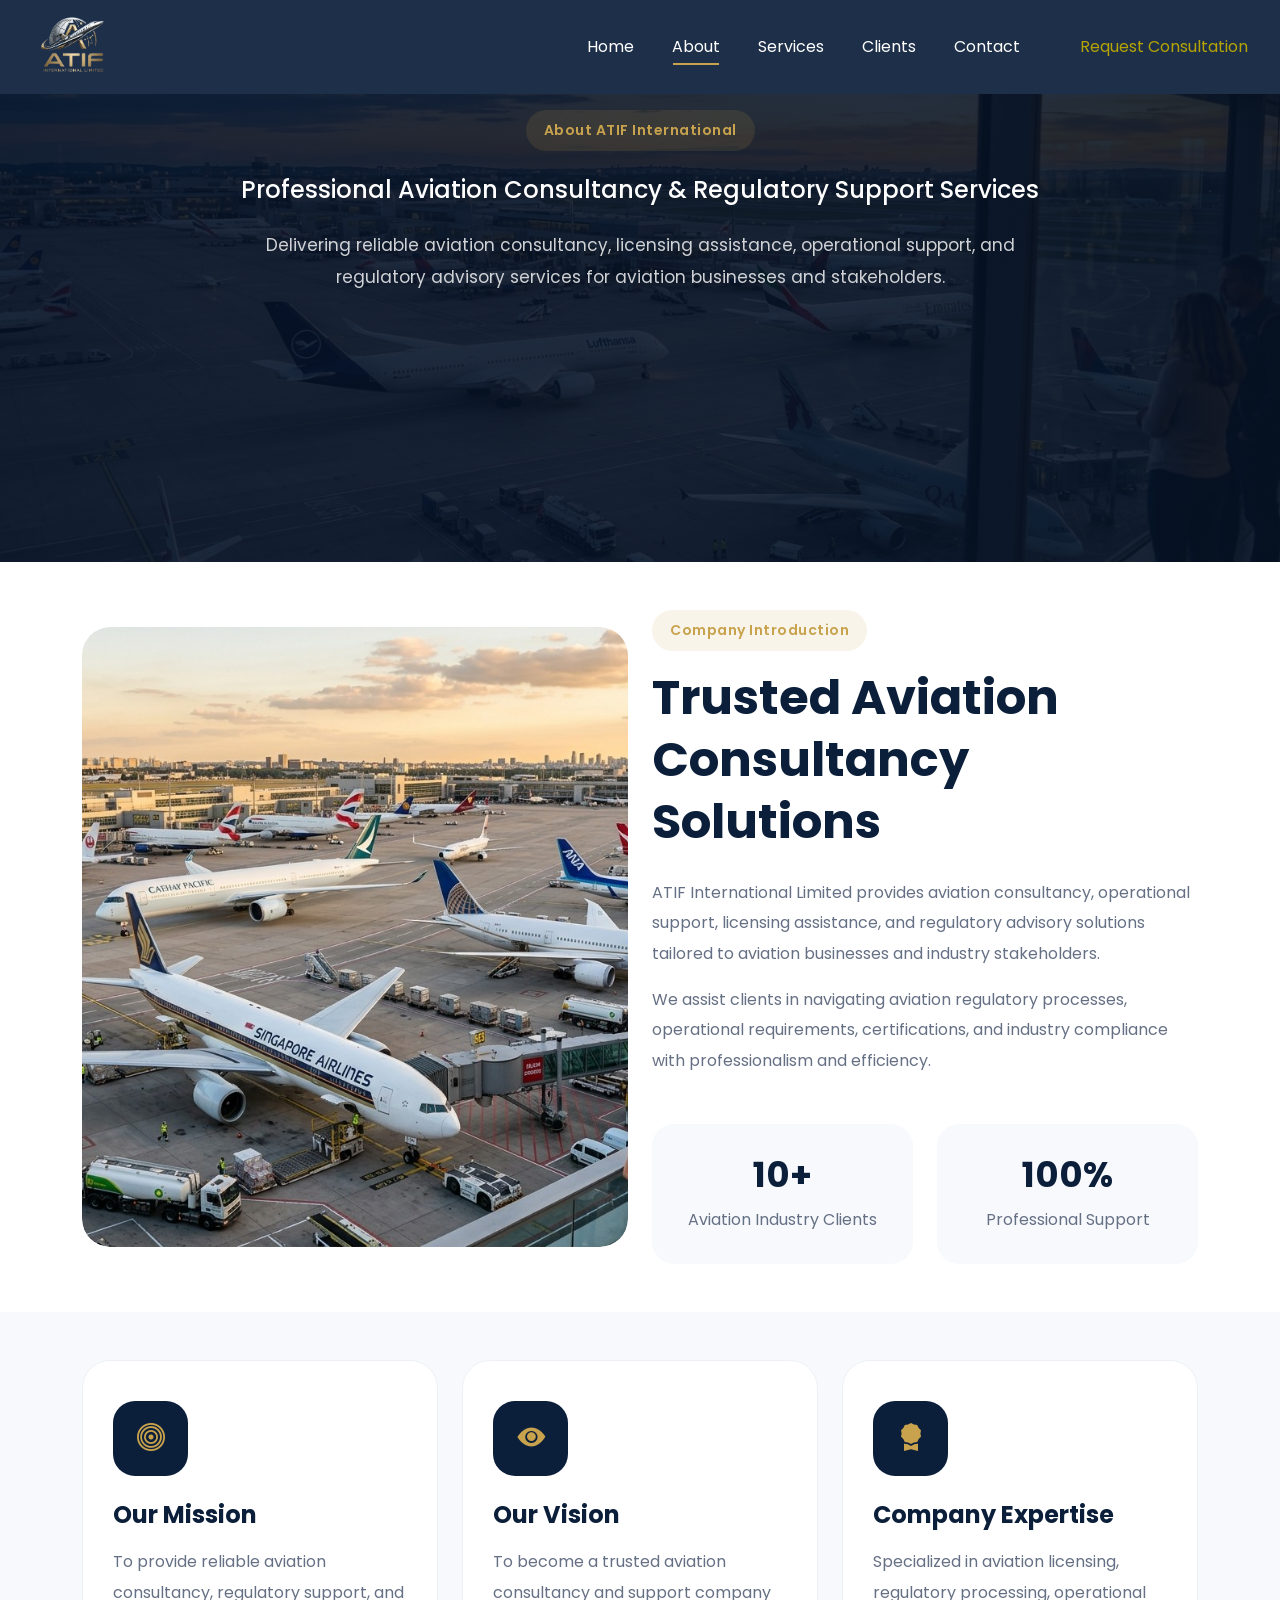
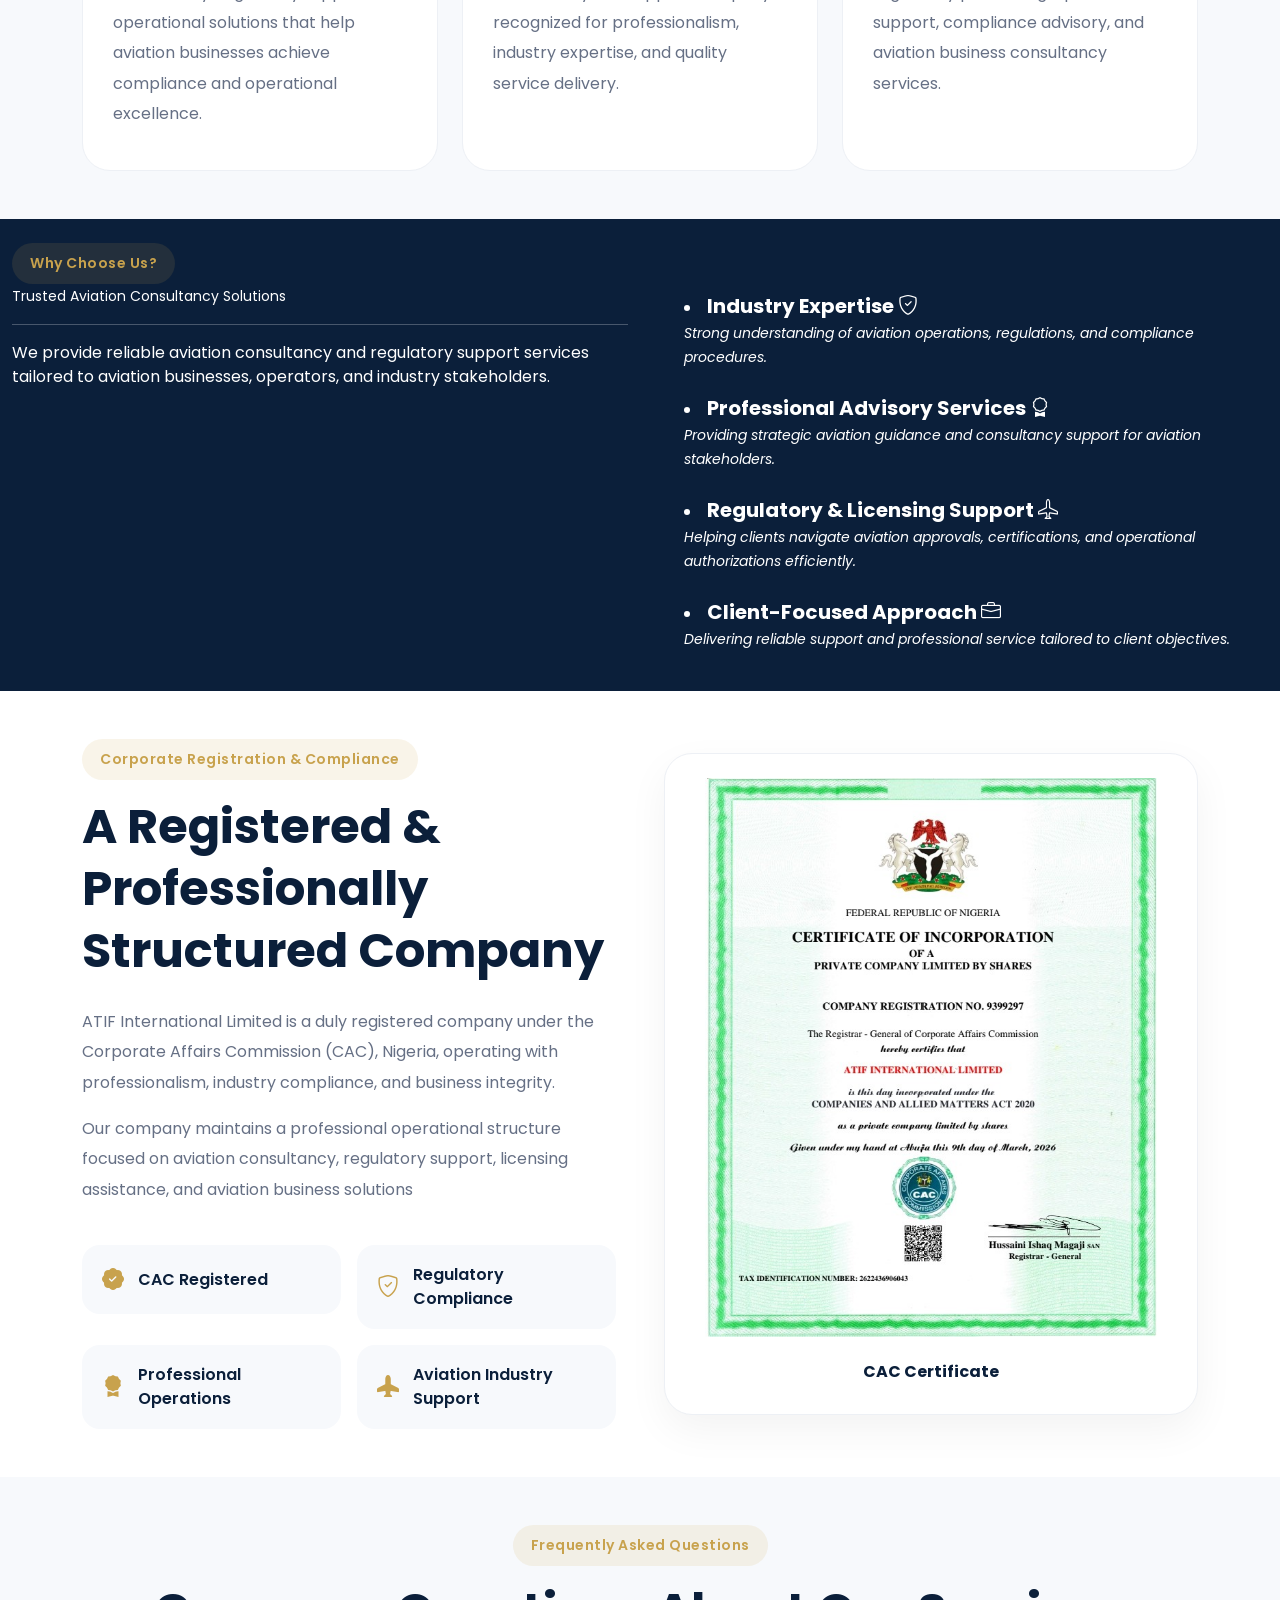
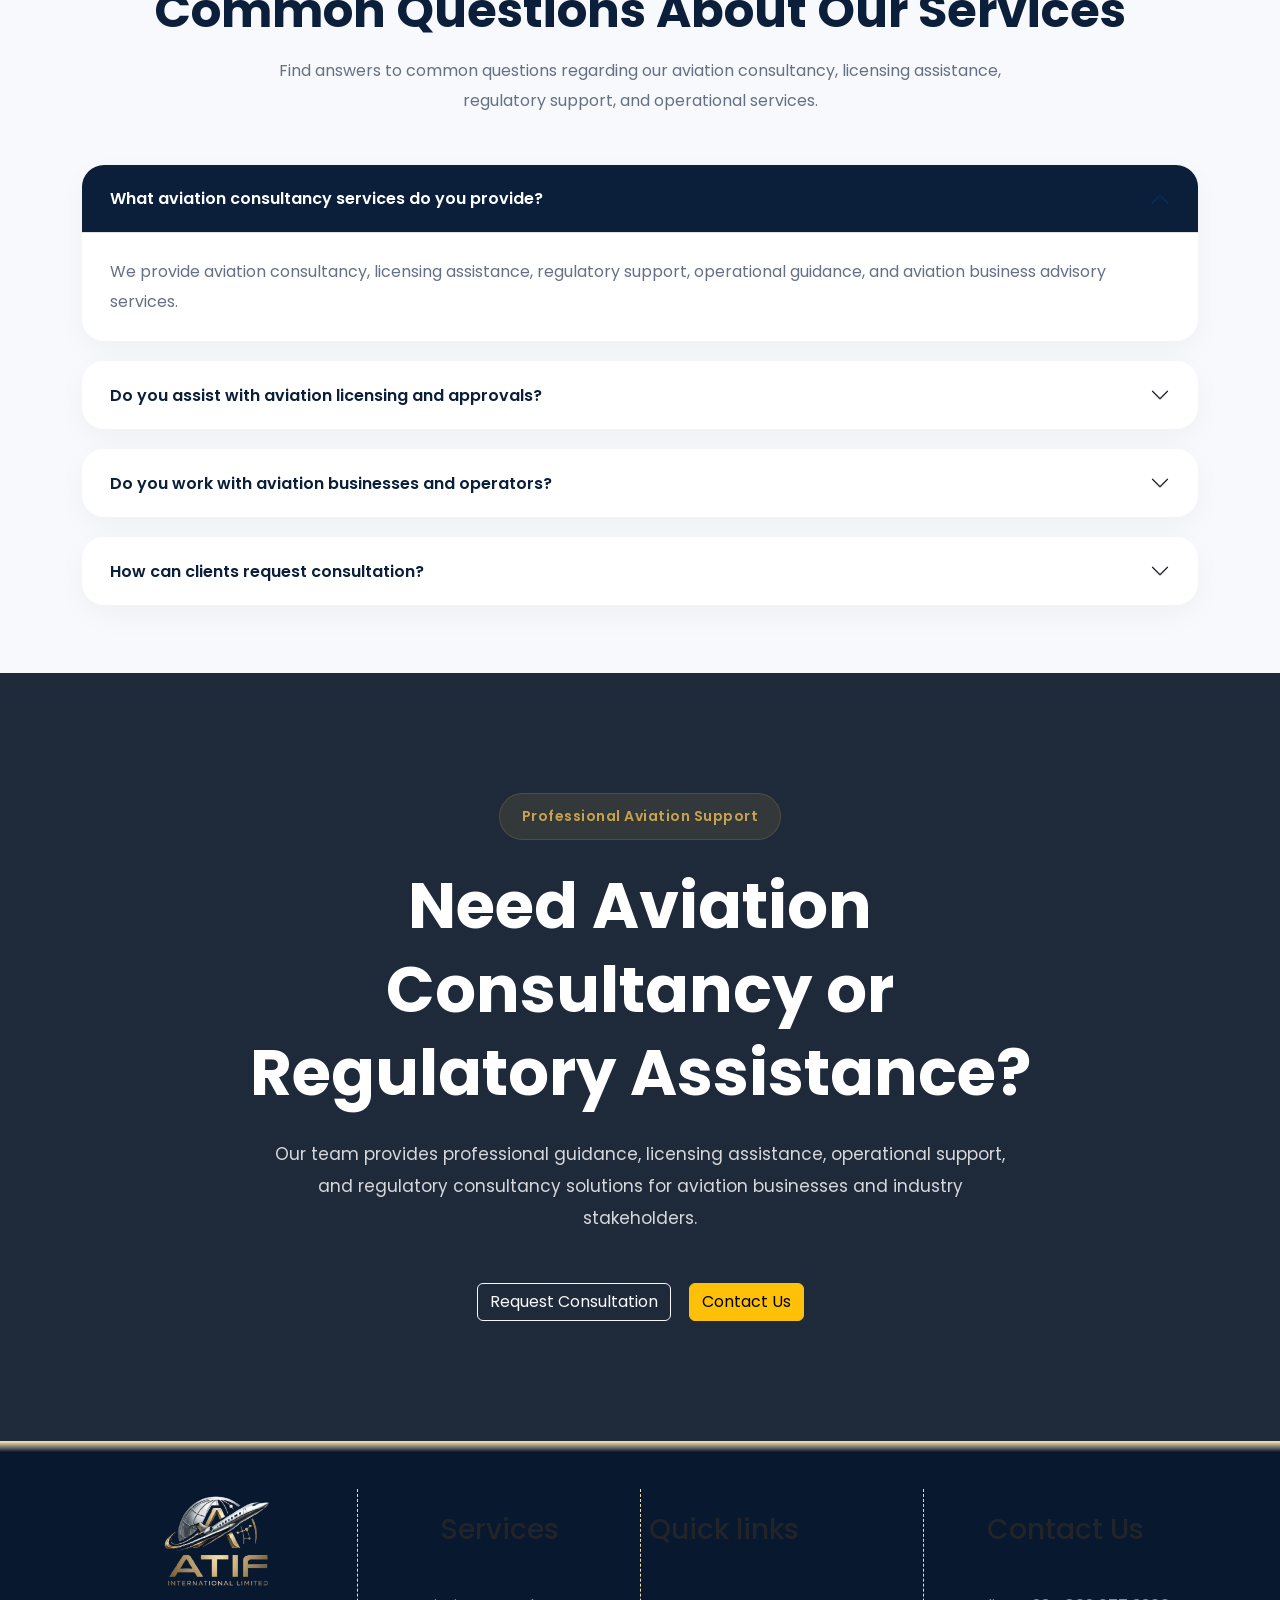
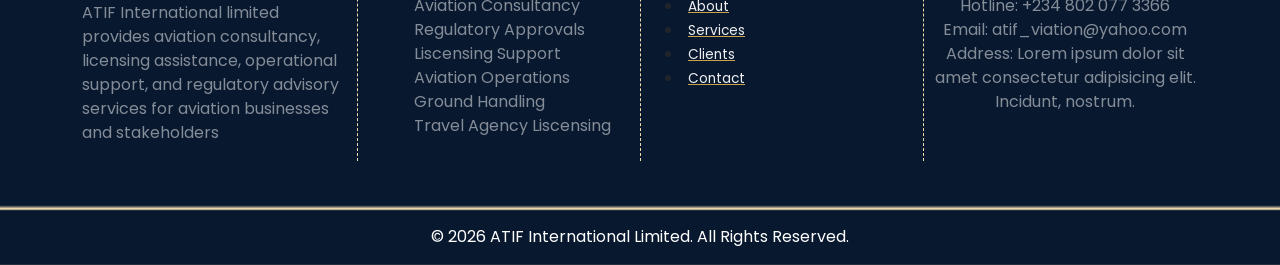
==== commit 9ebf4cee: "Add files via upload" ====
--- a/about.html
+++ b/about.html
@@ -80,7 +80,7 @@
         <!-- MOBILE CONTACT -->
         <div class="mobile-contact">
             <h6>Contact Information</h6>
-            <p> <i class="bi bi-envelope-fill"></i> info@atifinternational.com </p>
+            <p> <i class="bi bi-envelope-fill"></i> atif_viation@yahoo.com </p>
             <p><i class="bi bi-telephone-fill"></i> +234 802 077 3366</p>
             <p><i class="bi bi-geo-alt-fill"></i> Ikeja, Lagos State, Nigeria </p>
         </div>
@@ -399,8 +399,8 @@
                 <div class="text-center">
                     <h3 class="mt-md-4">Contact Us</h3>
                     <ul class="list-unstyled text-white-50 mt-md-5">
-                        <li>Hotline: +234 123 456 7890</li>
-                        <li>Email: atifinternational@gmail.com</li>
+                        <li>Hotline: +234 802 077 3366</li>
+                        <li>Email: atif_viation@yahoo.com</li>
                         <li>Address: Lorem ipsum dolor sit amet consectetur adipisicing elit. Incidunt, nostrum.</li>
                     </ul>
                 </div>
--- a/style.css
+++ b/style.css
@@ -168,7 +168,7 @@
         height:100vh;
         background:
         linear-gradient(rgba(0,0,0, 0.5)),
-        url('hero-bg_ATIF.jpg');
+        url('hero-bg_ATIF.png');
         background-size:cover;
         background-position:center;
         display:flex;
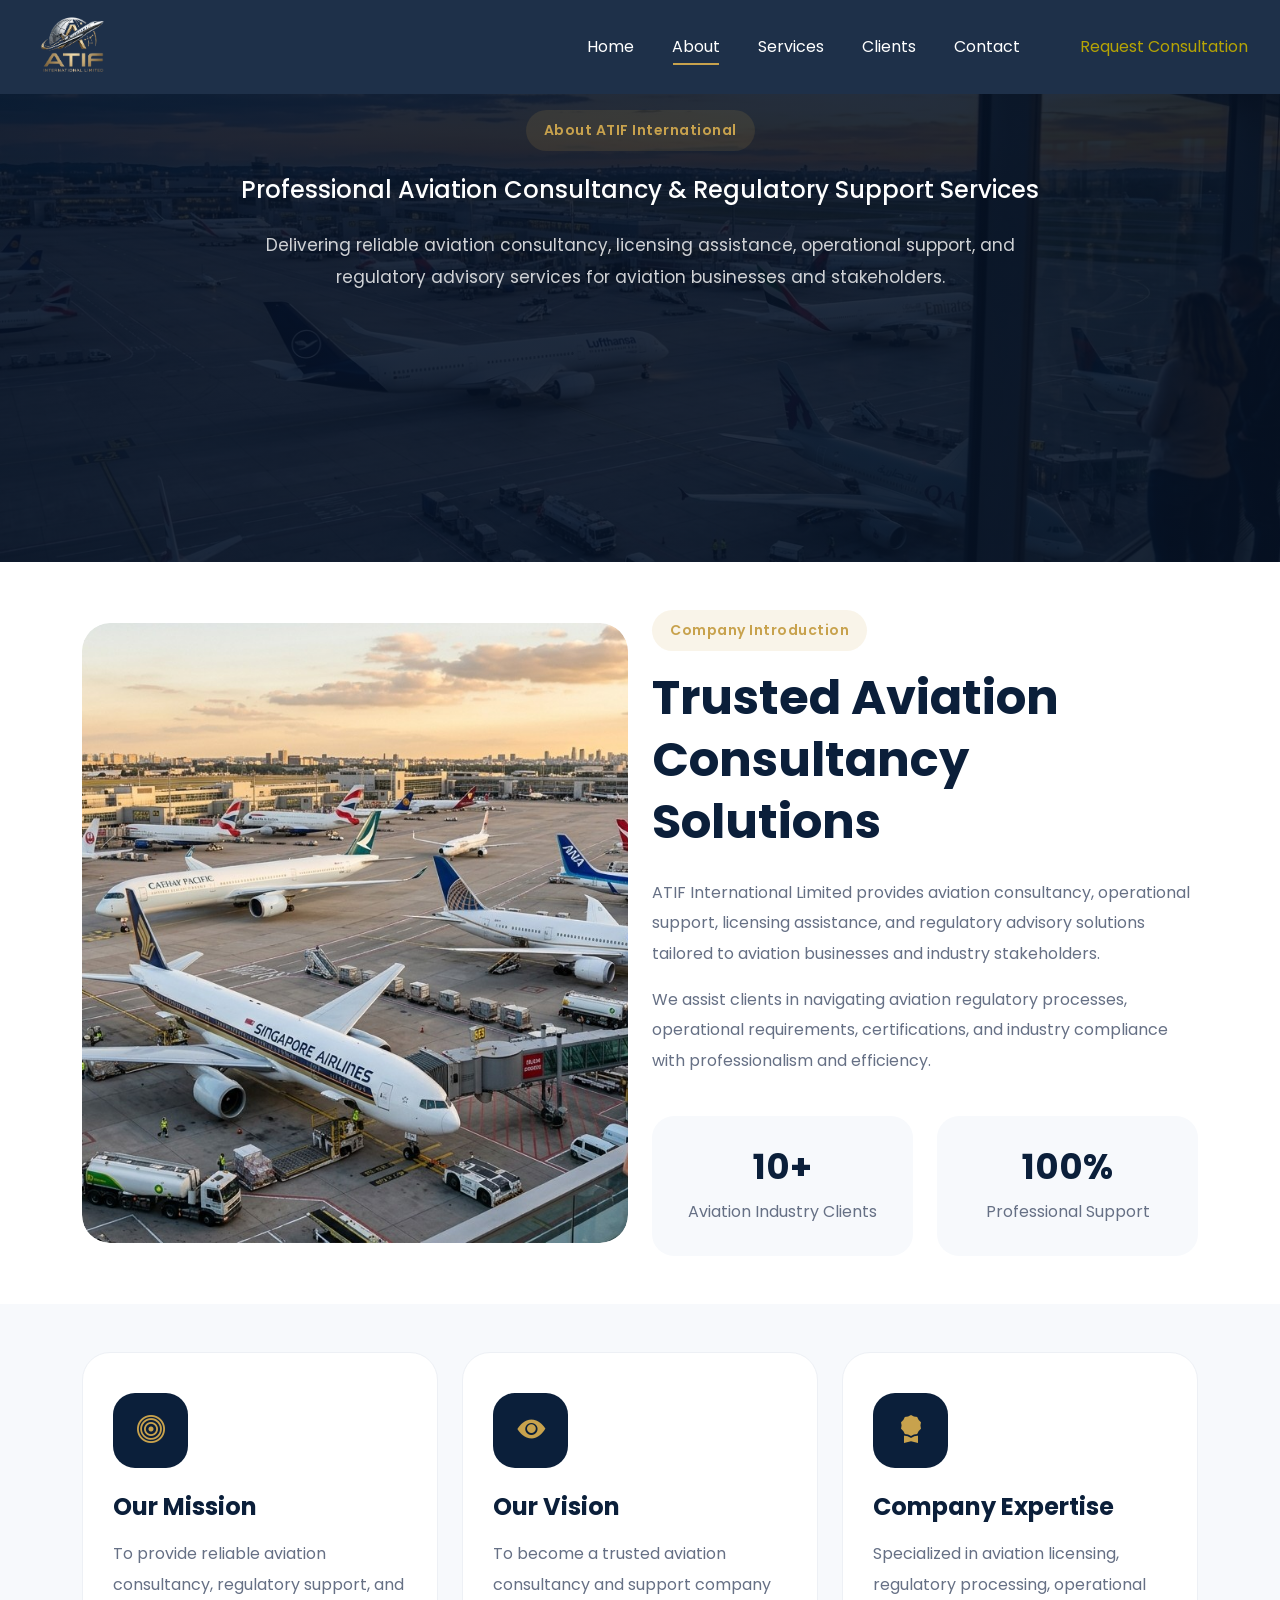
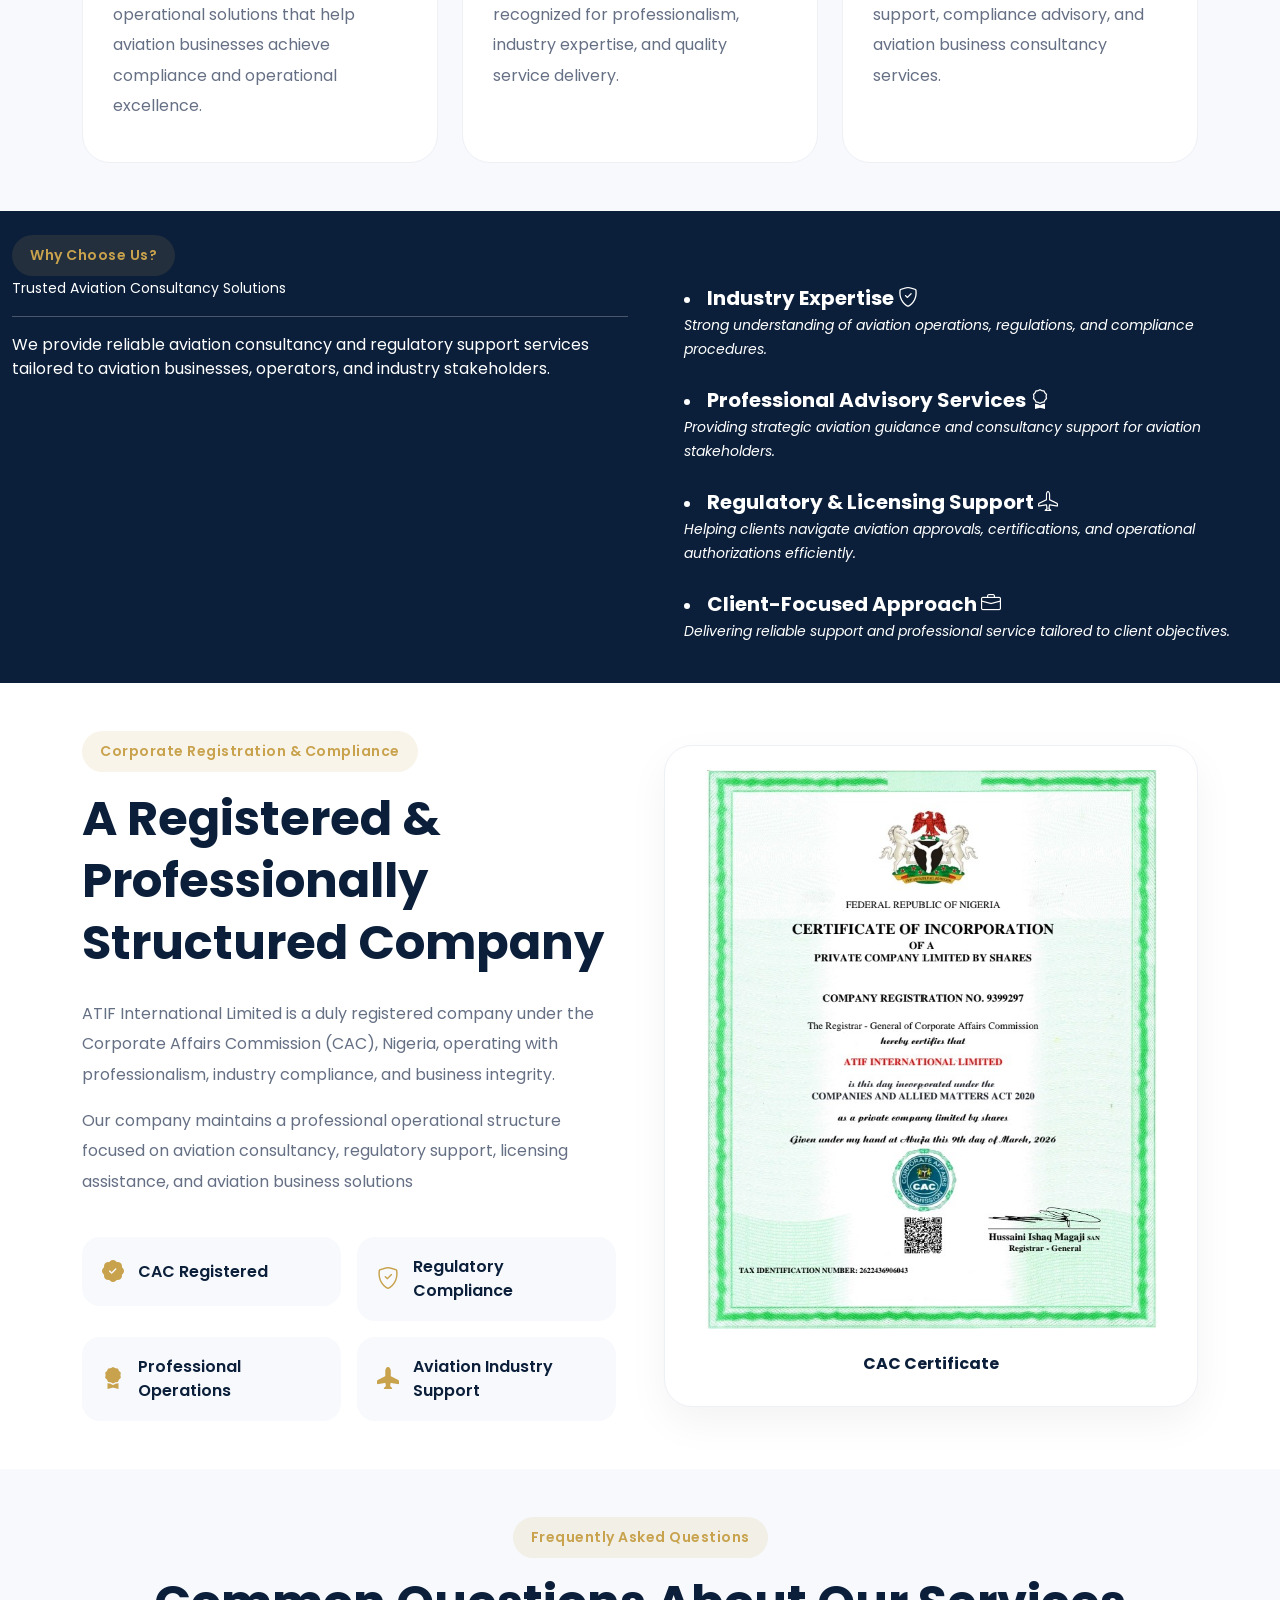
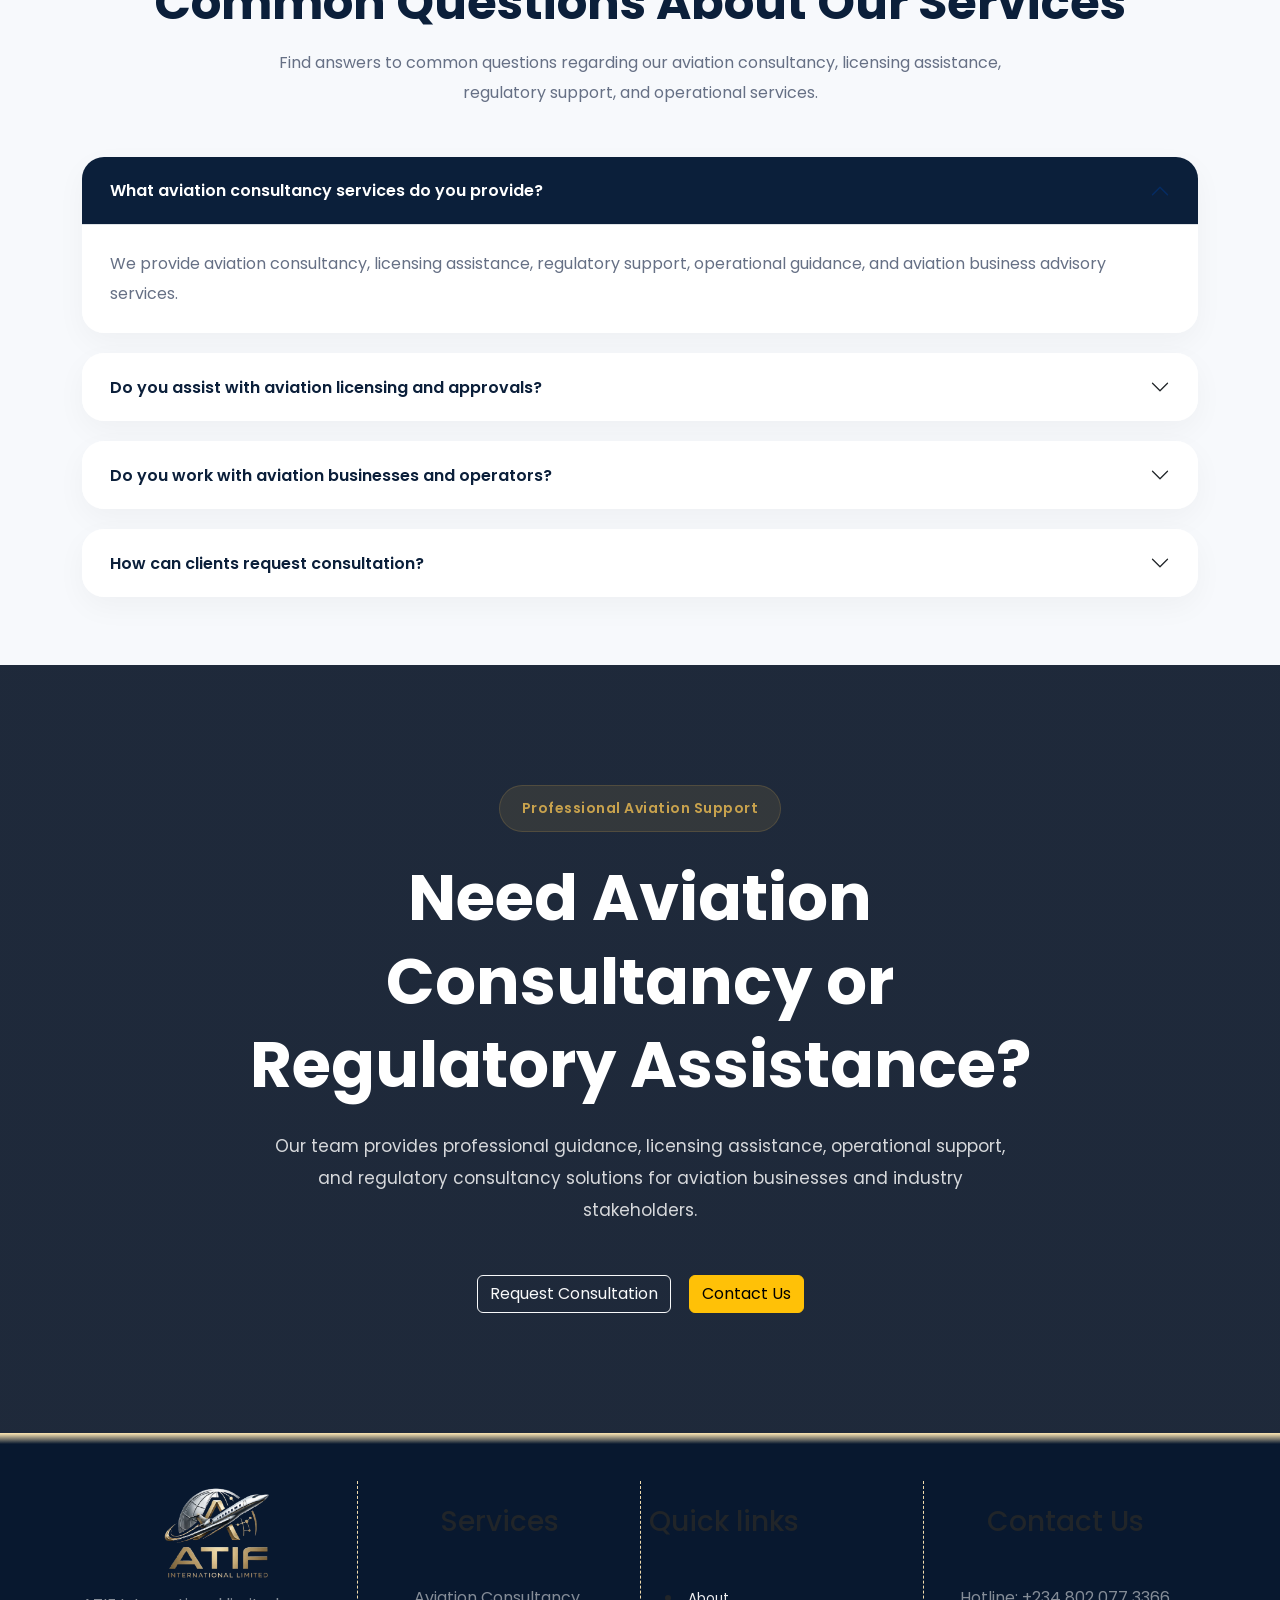
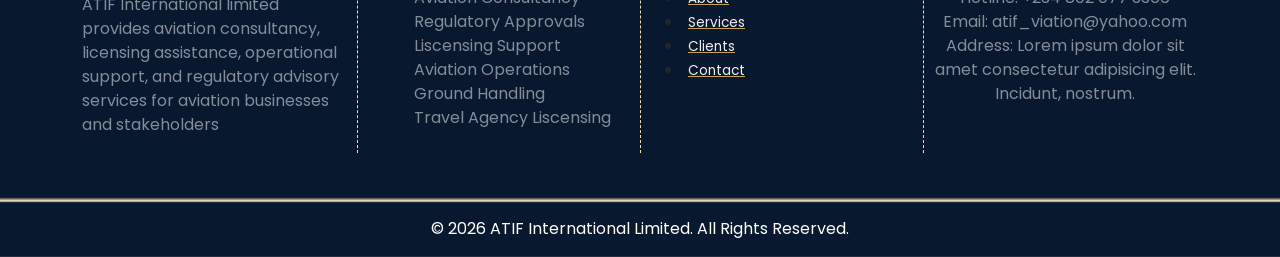
==== commit 59fcf676: "Add files via upload" ====
--- a/about.html
+++ b/about.html
@@ -106,19 +106,19 @@
 <section class="company-intro py-5">
     <div class="container">
         <div class="row align-items-center">
-            <div class="col-lg-6">
+            <div class="col-lg-6 order-lg-1 order-md-2 order-sm-2 order-2">
                 <div class="intro-image">
                     <img src="airport-img 2.jpg" alt="Aviation Consultancy" class="img-fluid">
                 </div>
             </div>
 
-            <div class="col-lg-6">
+            <div class="col-lg-6 order-lg-2 order-md-1 order-sm-1 order-1">
                 <span class="section-tag">Company Introduction</span>
                 <h2 class="intro-title mt-3">Trusted Aviation Consultancy Solutions</h2>
                 <p class="intro-text mt-4">ATIF International Limited provides aviation consultancy, operational support, licensing assistance, and regulatory advisory solutions tailored to aviation businesses and industry stakeholders.</p>
                 <p class="intro-text">We assist clients in navigating aviation regulatory processes, operational requirements, certifications, and industry compliance with professionalism and efficiency.</p>
 
-                <div class="row mt-4 g-4">
+                <div class="row mt-2 g-4 mb-md-0 mb-sm-2 mb-4">
                     <div class="col-6">
                         <div class="stat-box">
                             <h3>10+</h3>
